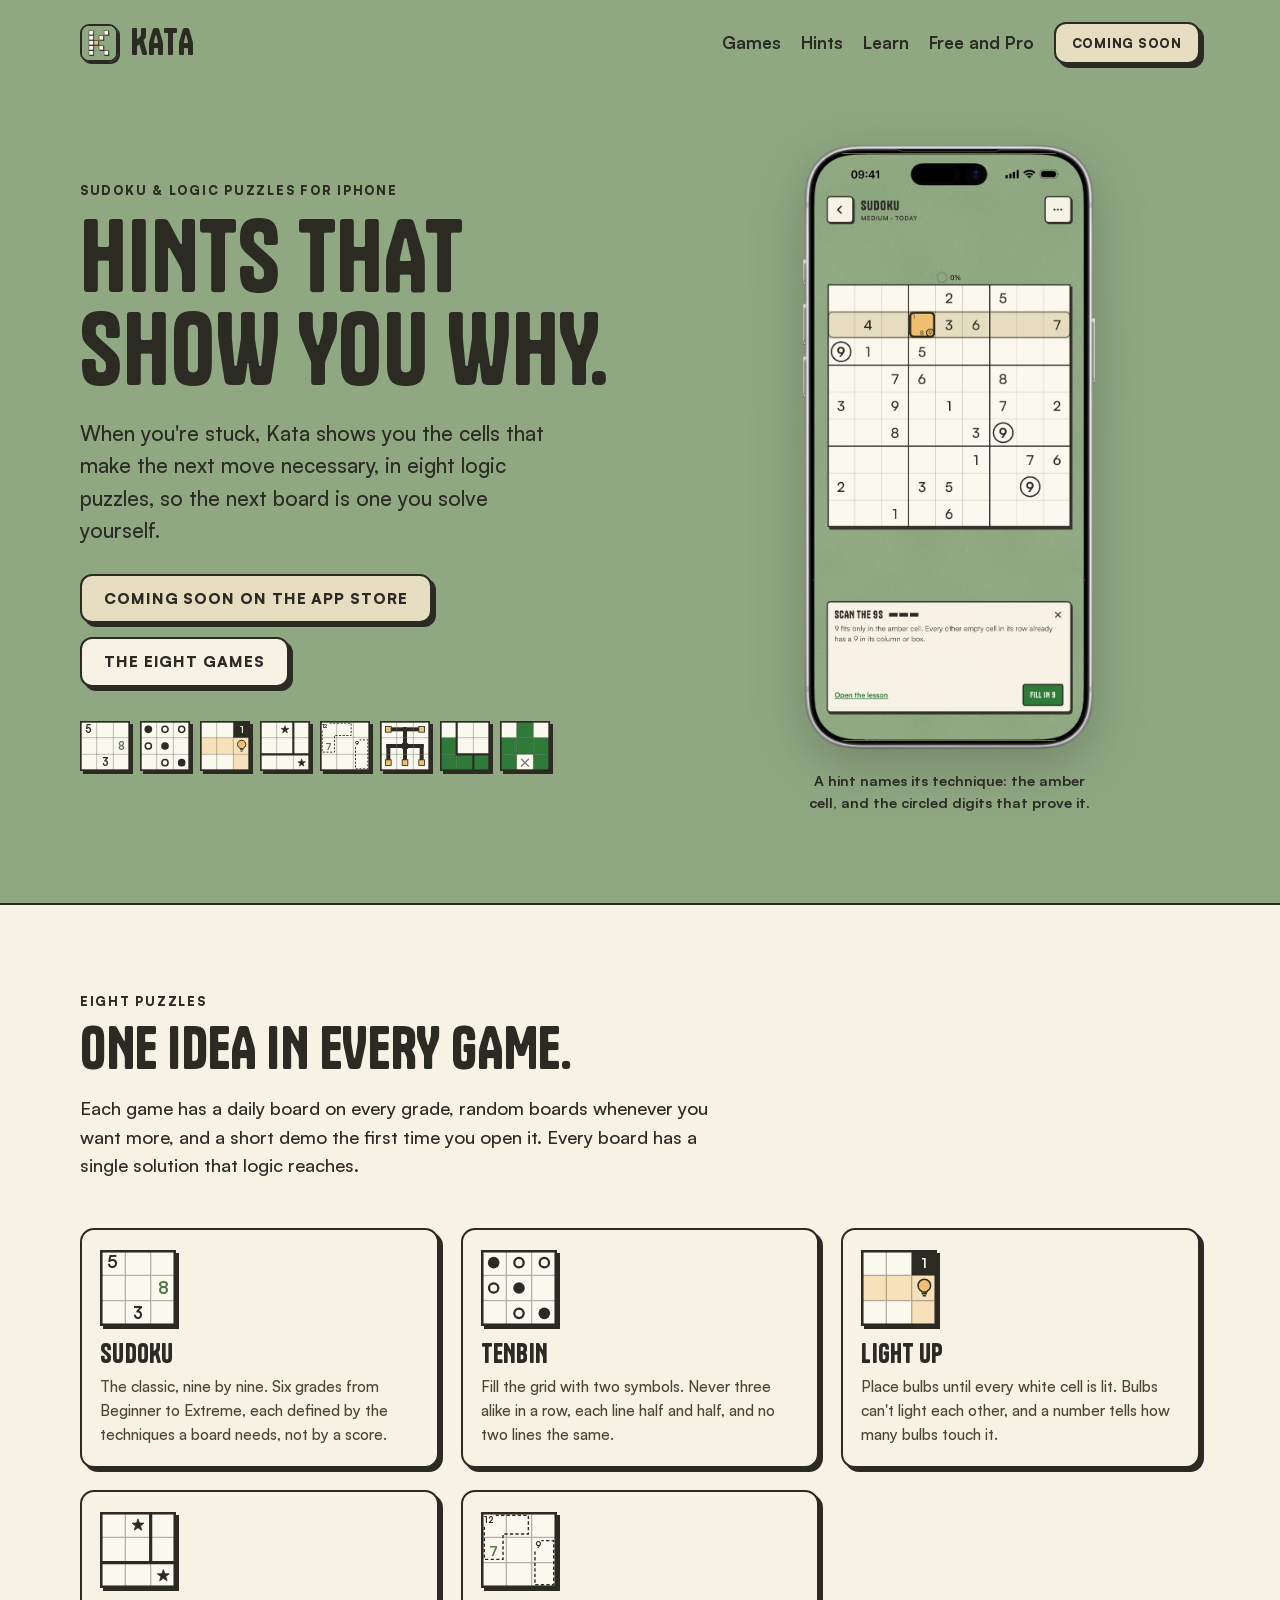
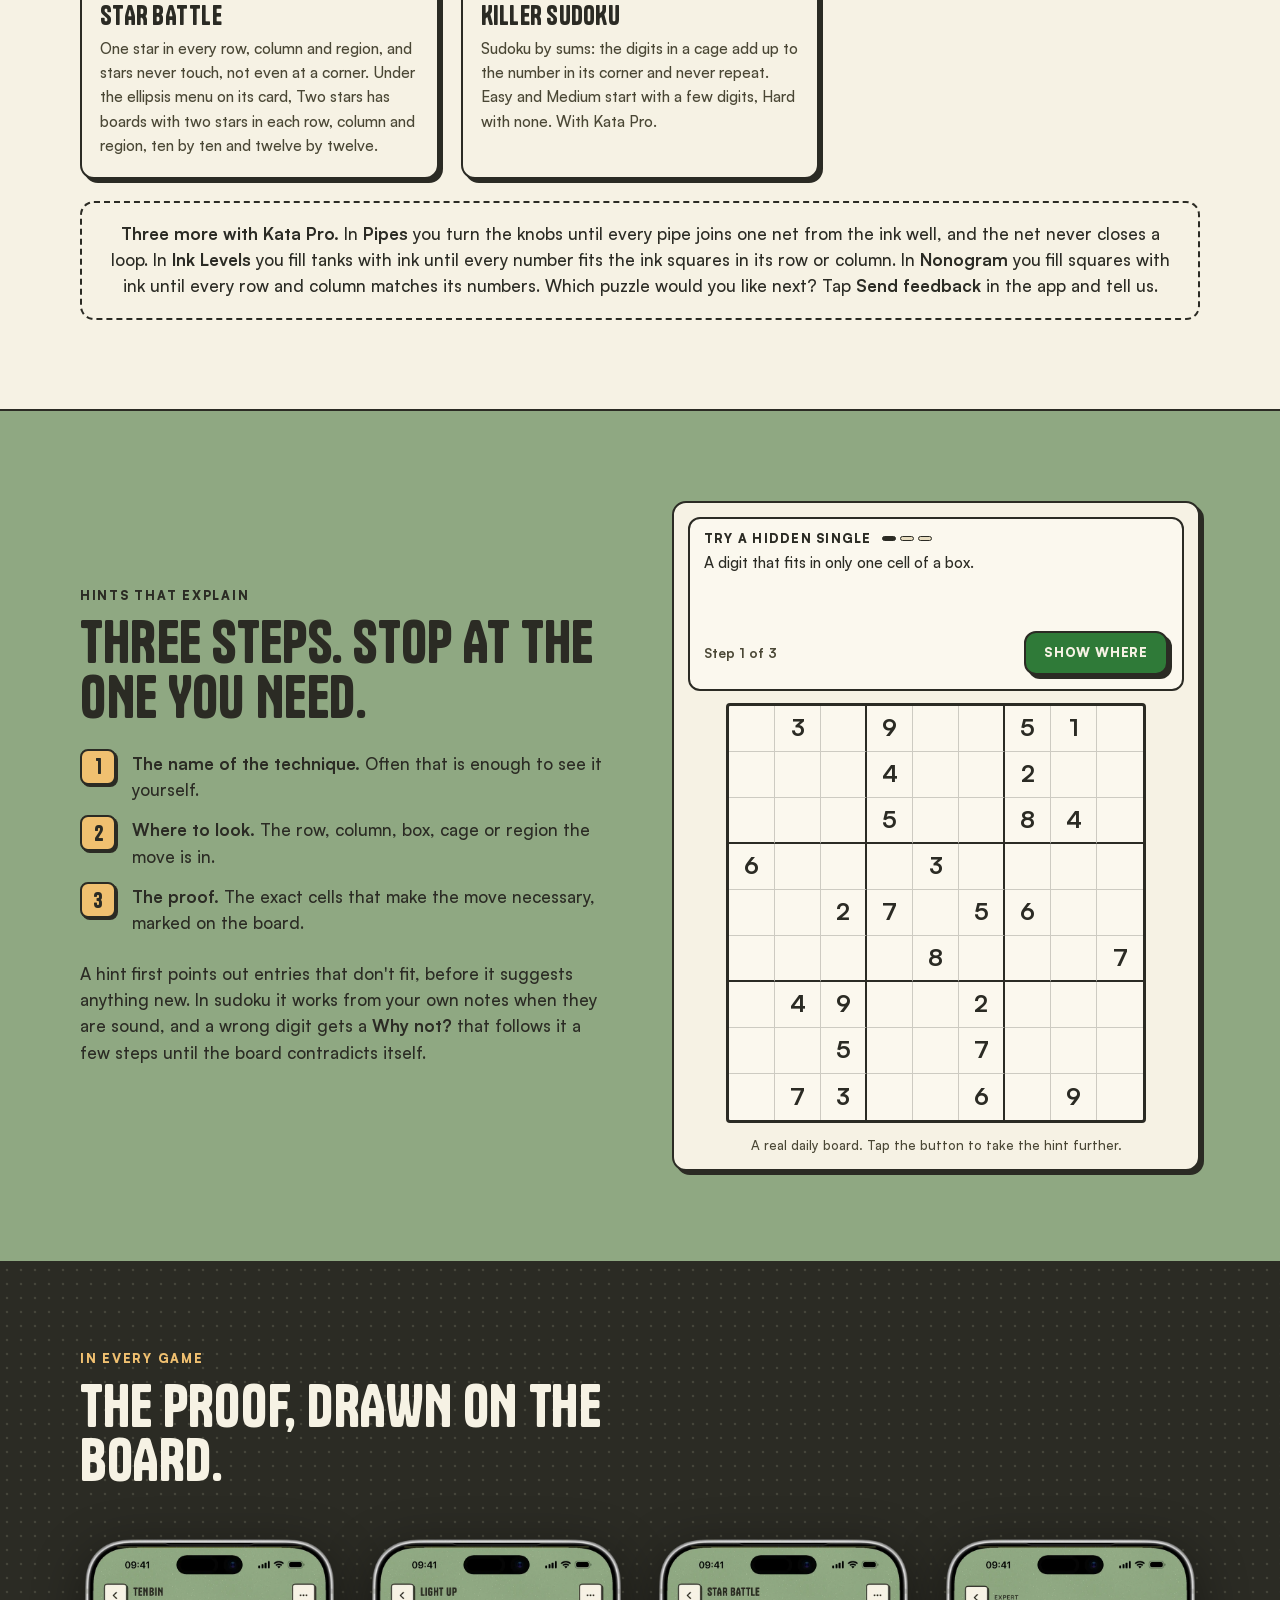
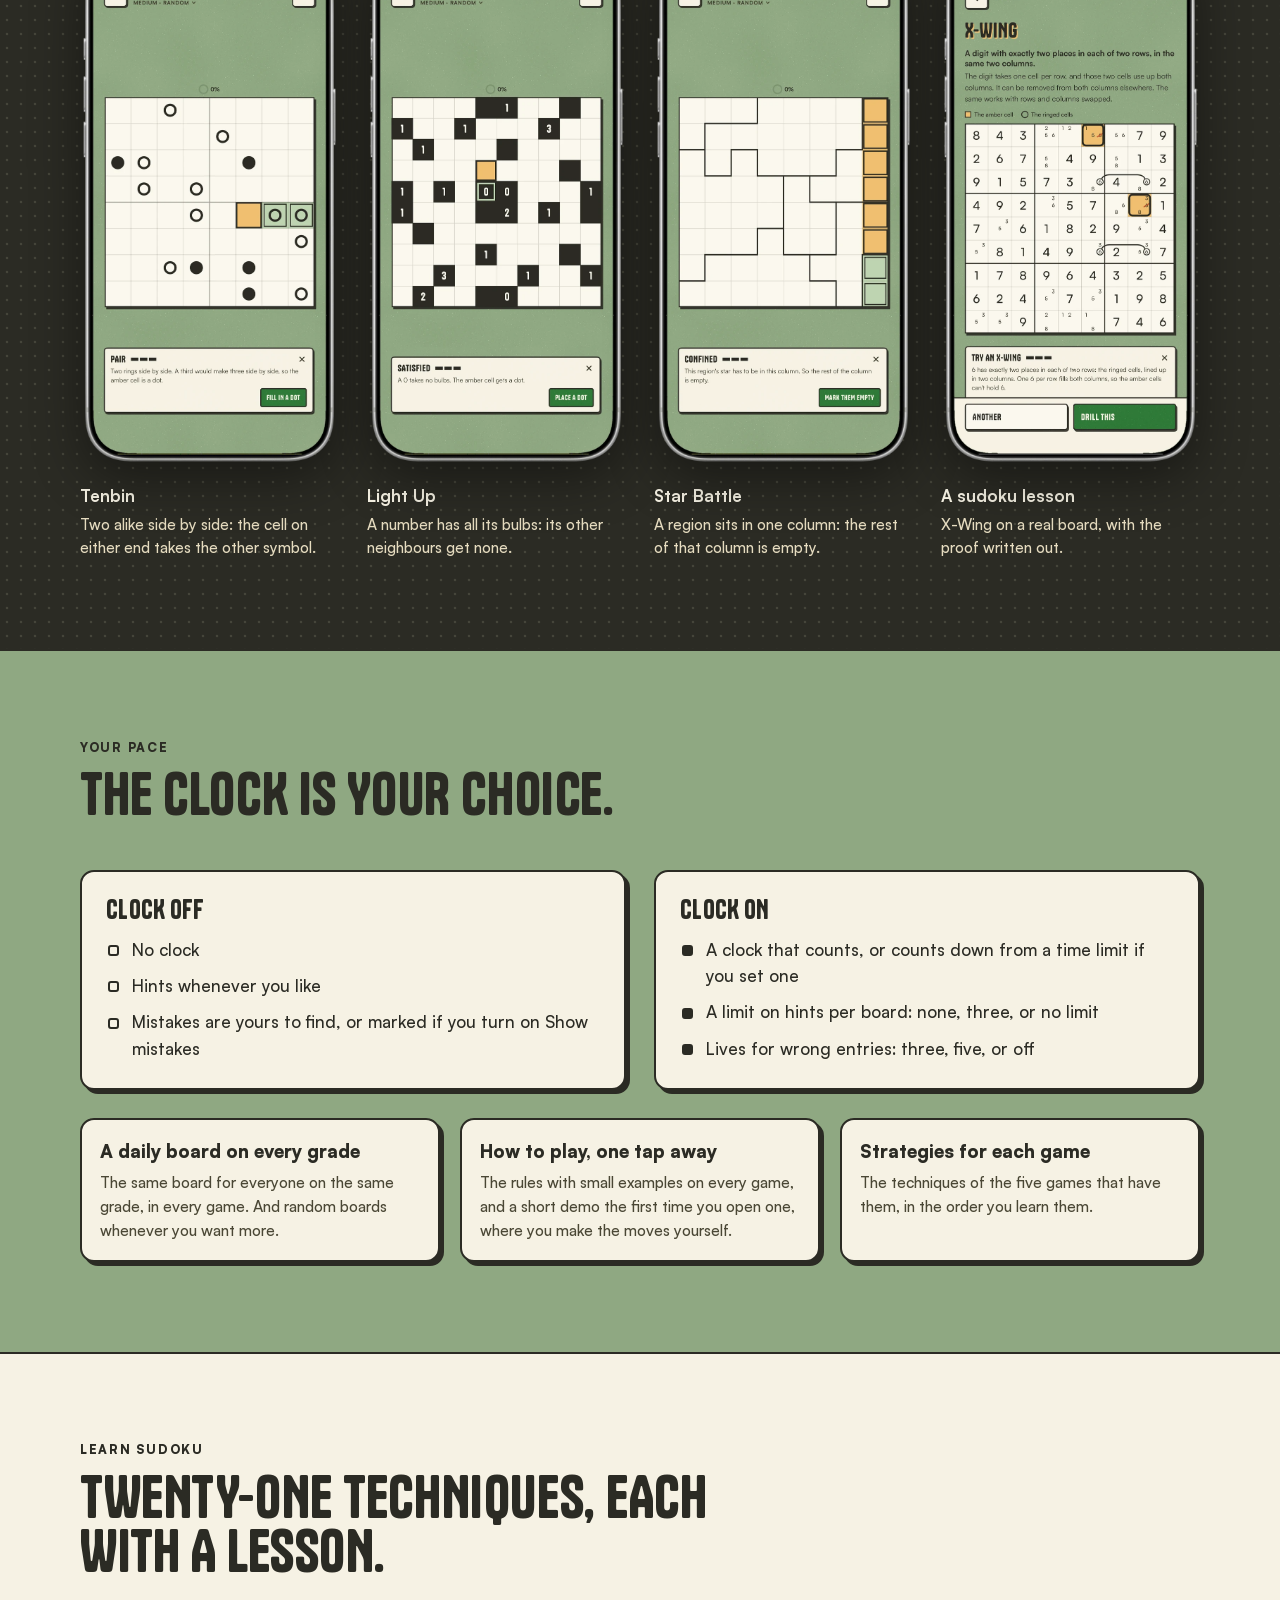
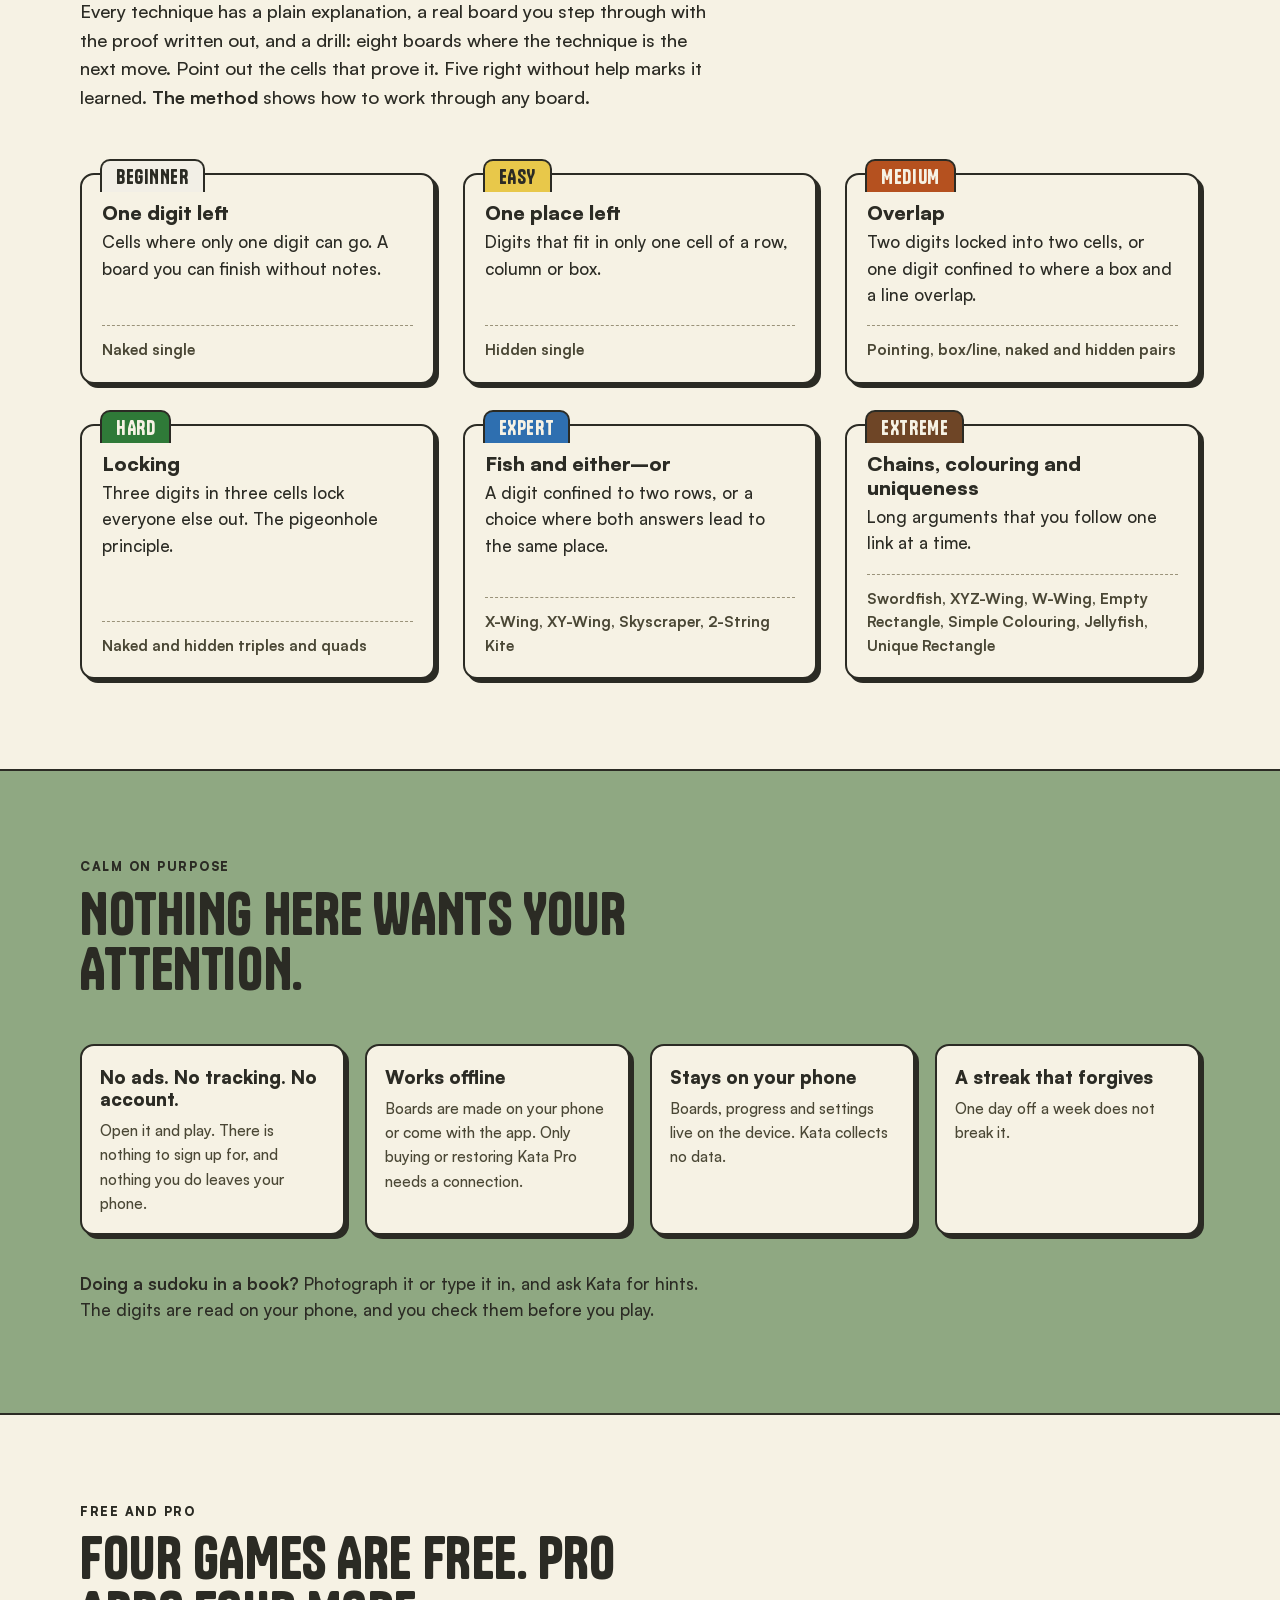
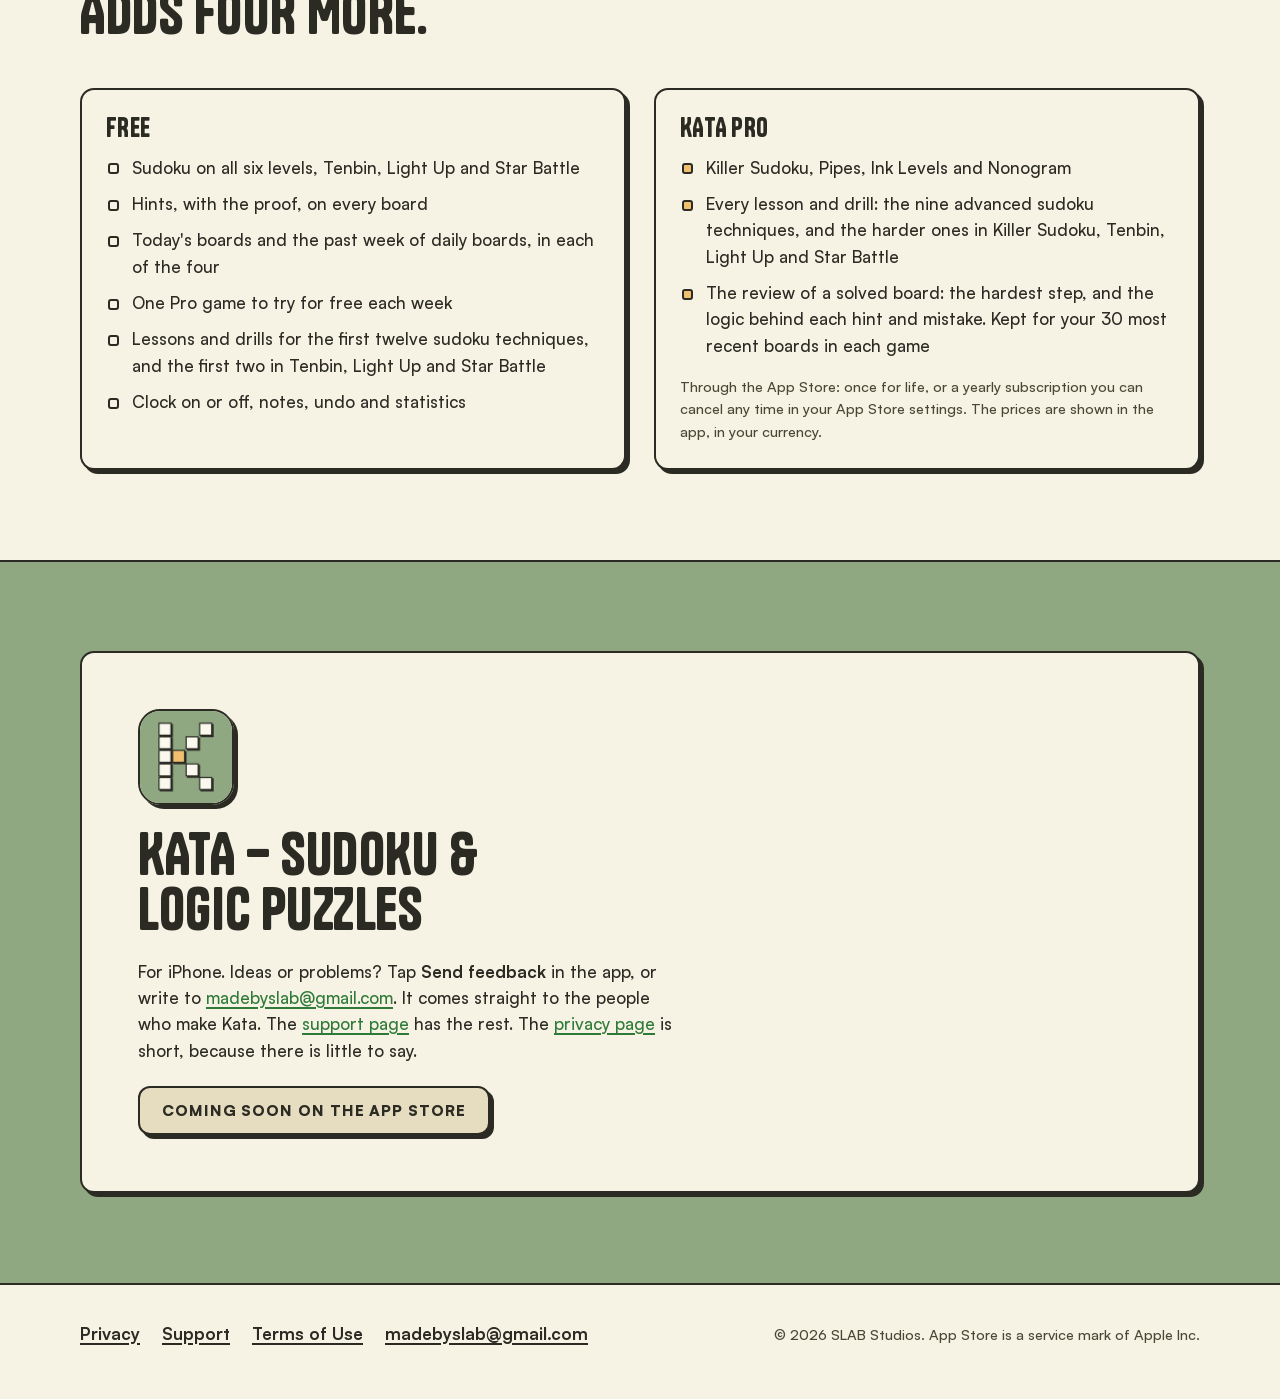
==== index.html @ e1a899b2 "Nettsiden til Kata: forside, personvern og support Co-Authored-By: Claude Opus 5.5 <noreply@anthropi" ====
<!doctype html>
<html lang="en">
<head>
  <meta charset="utf-8">
  <meta name="viewport" content="width=device-width, initial-scale=1">
  <title>Kata – Sudoku &amp; Logic Puzzles: hints that show you why</title>
  <meta name="description" content="Eight logic puzzles for iPhone: Sudoku, Tenbin, Light Up, Star Battle, Killer Sudoku, Pipes, Ink Levels and Nonogram. Every hint ends in the cells that prove the move. Daily boards, lessons, dark mode, no ads, no tracking, no account.">
  <link rel="canonical" href="https://fram-studio.github.io/">
  <meta name="theme-color" content="#8fa882">
  <link rel="icon" type="image/png" sizes="32x32" href="/img/favicon-32.png">
  <link rel="icon" type="image/png" sizes="64x64" href="/img/favicon.png">
  <link rel="apple-touch-icon" href="/img/apple-touch-icon.png">

  <meta property="og:type" content="website">
  <meta property="og:site_name" content="Kata">
  <meta property="og:url" content="https://fram-studio.github.io/">
  <meta property="og:title" content="Kata – Sudoku &amp; Logic Puzzles">
  <meta property="og:description" content="Hints that show you why. Eight logic puzzles, from Sudoku to Nonogram, with daily boards and no ads.">
  <meta property="og:image" content="https://fram-studio.github.io/img/og.png">
  <meta property="og:image:width" content="1200">
  <meta property="og:image:height" content="630">
  <meta property="og:image:alt" content="The Kata icon and the words Hints that show you why, beside a sudoku hint and a Star Battle hint.">
  <meta name="twitter:card" content="summary_large_image">
  <meta name="twitter:title" content="Kata – Sudoku &amp; Logic Puzzles">
  <meta name="twitter:description" content="Hints that show you why. Eight logic puzzles, daily boards, dark mode, no ads, no tracking, no account.">
  <meta name="twitter:image" content="https://fram-studio.github.io/img/og.png">
  <meta name="twitter:image:alt" content="The Kata icon and the words Hints that show you why, beside a sudoku hint and a Star Battle hint.">

  <link rel="preload" href="/fonts/tanker-400.woff2" as="font" type="font/woff2" crossorigin>
  <link rel="preload" href="/fonts/satoshi-500.woff2" as="font" type="font/woff2" crossorigin>
  <link rel="stylesheet" href="/fonts/fonts.css">
  <link rel="stylesheet" href="/style.css">
  <!-- Seks spill fra 1.2: kortene står tre og tre. style.css er laget for fem (5 kolonner, og det
       fjerde kortet flyttet inn på nettbrett). Hører hjemme i style.css under .games; flyttes dit. -->
  <style>
    @media (min-width: 761px) {
      .games { grid-template-columns: repeat(3, minmax(0, 1fr)); }
      .game, .game:nth-child(4) { grid-column: auto; }
    }
  </style>

  <script type="application/ld+json">
  {
    "@context": "https://schema.org",
    "@type": "SoftwareApplication",
    "name": "Kata – Sudoku & Logic Puzzles",
    "alternateName": "Kata",
    "description": "Eight logic puzzles: Sudoku, Tenbin, Light Up, Star Battle, Killer Sudoku, Pipes, Ink Levels and Nonogram. Every hint ends in the cells that prove the move.",
    "url": "https://fram-studio.github.io/",
    "image": "https://fram-studio.github.io/img/og.png",
    "operatingSystem": "iOS",
    "applicationCategory": "GameApplication",
    "applicationSubCategory": "Puzzle",
    "offers": { "@type": "Offer", "price": "0", "priceCurrency": "USD" },
    "publisher": { "@type": "Organization", "name": "SLAB Studios", "email": "madebyslab@gmail.com" }
  }
  </script>
</head>
<body>
  <a class="skip" href="#main">Skip to the content</a>

  <!-- Spillikonene, tegnet som i appen (`PuzzleIcon.swift`): et 3 × 3-utsnitt av brettet i blekk på kremhvitt. -->
  <svg width="0" height="0" style="position: absolute" aria-hidden="true" focusable="false">
    <defs>
      <symbol id="bulb" viewBox="0 0 100 100">
        <path d="M28.08 59.92A31 31 0 1 1 71.92 59.92Q64 62 62 70L38 70Q36 62 28.08 59.92Z" fill="#f0c070" stroke="#2b2b24" stroke-width="7.5" stroke-linejoin="round"/>
        <rect x="37" y="74" width="26" height="8" rx="3" fill="#2b2b24"/>
        <rect x="41" y="85" width="18" height="7" rx="3" fill="#2b2b24"/>
      </symbol>
      <symbol id="star" viewBox="0 0 100 100">
        <path d="M50 4 61.8 37.2 97.6 37.9 69.1 59.8 79.4 94.1 50 73.6 20.6 94.1 30.9 59.8 2.4 37.9 38.2 37.2Z" fill="#2b2b24" stroke="#2b2b24" stroke-width="6" stroke-linejoin="round"/>
      </symbol>
      <g id="grid3">
        <path d="M20 0V60M40 0V60M0 20H60M0 40H60" stroke="#2b2b24" stroke-opacity=".35" stroke-width="1"/>
      </g>
      <symbol id="ico-sudoku" viewBox="0 0 60 60">
        <rect width="60" height="60" fill="#fbf8ee"/>
        <use href="#grid3"/>
        <g font-family="Satoshi, system-ui, sans-serif" font-weight="700" font-size="13" text-anchor="middle">
          <text x="10" y="14.6" fill="#2b2b24">5</text>
          <text x="50" y="34.6" fill="#54784a">8</text>
          <text x="30" y="54.6" fill="#2b2b24">3</text>
        </g>
        <rect x="1" y="1" width="58" height="58" fill="none" stroke="#2b2b24" stroke-width="2"/>
      </symbol>
      <symbol id="ico-mini" viewBox="0 0 60 60">
        <rect width="60" height="60" fill="#fbf8ee"/>
        <path d="M10 0V60M20 0V60M40 0V60M50 0V60M0 10H60M0 30H60M0 50H60" stroke="#2b2b24" stroke-opacity=".3" stroke-width=".75"/>
        <path d="M30 0V60M0 20H60M0 40H60" stroke="#2b2b24" stroke-width="2.1"/>
        <g font-family="Satoshi, system-ui, sans-serif" font-weight="700" font-size="8" text-anchor="middle">
          <text x="15" y="7.9" fill="#2b2b24">4</text>
          <text x="45" y="17.9" fill="#2b2b24">2</text>
          <text x="25" y="37.9" fill="#54784a">6</text>
          <text x="55" y="47.9" fill="#2b2b24">1</text>
        </g>
        <rect x="1" y="1" width="58" height="58" fill="none" stroke="#2b2b24" stroke-width="2"/>
      </symbol>
      <!-- Killer Sudoku (`KillerIconCages`): en L på 12 over tre ruter og to ruter på 9, stiplet innenfor
           rutene, linja brutt rundt summen, og et 7 i spillerens grønne blekk. -->
      <symbol id="ico-killer" viewBox="0 0 60 60">
        <rect width="60" height="60" fill="#fbf8ee"/>
        <use href="#grid3"/>
        <g fill="none" stroke="#2b2b24" stroke-width="1.1" stroke-dasharray="2.6 1.8">
          <path d="M2.6 2.6H37.4V17.4H17.4V37.4H2.6Z"/>
          <path d="M42.6 22.6H57.4V57.4H42.6Z"/>
        </g>
        <g fill="#fbf8ee"><rect x="1.6" y="1.2" width="10" height="9"/><rect x="41.6" y="21.2" width="6" height="9"/></g>
        <g font-family="Satoshi, system-ui, sans-serif" font-weight="700" font-size="7.2" fill="#2b2b24">
          <text x="2.6" y="8.5">12</text>
          <text x="42.6" y="28.5">9</text>
        </g>
        <text x="10" y="34.8" fill="#54784a" font-family="Satoshi, system-ui, sans-serif" font-weight="700" font-size="11.2" text-anchor="middle">7</text>
        <rect x="1" y="1" width="58" height="58" fill="none" stroke="#2b2b24" stroke-width="2"/>
      </symbol>
      <symbol id="ico-tenbin" viewBox="0 0 60 60">
        <rect width="60" height="60" fill="#fbf8ee"/>
        <use href="#grid3"/>
        <g fill="#2b2b24">
          <circle cx="10" cy="10" r="4.6"/><circle cx="30" cy="30" r="4.6"/><circle cx="50" cy="50" r="4.6"/>
        </g>
        <g fill="none" stroke="#2b2b24" stroke-width="1.8">
          <circle cx="30" cy="10" r="3.7"/><circle cx="50" cy="10" r="3.7"/><circle cx="10" cy="30" r="3.7"/><circle cx="30" cy="50" r="3.7"/>
        </g>
        <rect x="1" y="1" width="58" height="58" fill="none" stroke="#2b2b24" stroke-width="2"/>
      </symbol>
      <symbol id="ico-lightup" viewBox="0 0 60 60">
        <rect width="60" height="60" fill="#fbf8ee"/>
        <g fill="#f0c070" fill-opacity=".42"><rect x="0" y="20" width="60" height="20"/><rect x="40" y="40" width="20" height="20"/></g>
        <use href="#grid3"/>
        <rect x="40" y="0" width="20" height="20" fill="#2b2b24"/>
        <text x="50" y="14" fill="#f6f2e4" font-family="Satoshi, system-ui, sans-serif" font-weight="700" font-size="11" text-anchor="middle">1</text>
        <use href="#bulb" x="42" y="22" width="16" height="16"/>
        <rect x="1" y="1" width="58" height="58" fill="none" stroke="#2b2b24" stroke-width="2"/>
      </symbol>
      <symbol id="ico-pipes" viewBox="0 0 60 60">
        <rect width="60" height="60" fill="#fbf8ee"/>
        <use href="#grid3"/>
        <g fill="#2b2b24"><rect x="7.6" y="7.6" width="12.4" height="4.8"/><rect x="27.6" y="7.6" width="12.4" height="4.8"/><rect x="27.6" y="7.6" width="4.8" height="12.4"/><rect x="20" y="7.6" width="12.4" height="4.8"/><rect x="40" y="7.6" width="12.4" height="4.8"/><rect x="7.6" y="27.6" width="12.4" height="4.8"/><rect x="7.6" y="27.6" width="4.8" height="12.4"/><rect x="27.6" y="20" width="4.8" height="12.4"/><rect x="27.6" y="27.6" width="12.4" height="4.8"/><rect x="27.6" y="27.6" width="4.8" height="12.4"/><rect x="20" y="27.6" width="12.4" height="4.8"/><rect x="47.6" y="27.6" width="4.8" height="12.4"/><rect x="40" y="27.6" width="12.4" height="4.8"/><rect x="7.6" y="40" width="4.8" height="12.4"/><rect x="27.6" y="40" width="4.8" height="12.4"/><rect x="47.6" y="40" width="4.8" height="12.4"/><circle cx="30" cy="30" r="4.6"/></g>
        <g fill="#f0c070" stroke="#2b2b24" stroke-width="1"><rect x="6.6" y="6.6" width="6.8" height="6.8"/><rect x="46.6" y="6.6" width="6.8" height="6.8"/><rect x="6.6" y="46.6" width="6.8" height="6.8"/><rect x="26.6" y="46.6" width="6.8" height="6.8"/><rect x="46.6" y="46.6" width="6.8" height="6.8"/></g>
        <rect x="1" y="1" width="58" height="58" fill="none" stroke="#2b2b24" stroke-width="2"/>
      </symbol>
      <symbol id="ico-ink" viewBox="0 0 60 60">
        <rect width="60" height="60" fill="#fbf8ee"/>
        <g fill="#2f7a38"><rect x="0" y="20" width="20" height="20"/><rect x="0" y="40" width="20" height="20"/><rect x="20" y="40" width="20" height="20"/><rect x="40" y="40" width="20" height="20"/></g>
        <use href="#grid3"/>
        <path d="M20 0V20M20 20V40M20 40H40M40 40H60M40 40V60" stroke="#2b2b24" stroke-width="2.5" stroke-linecap="square"/>
        <rect x="1" y="1" width="58" height="58" fill="none" stroke="#2b2b24" stroke-width="2"/>
      </symbol>
      <symbol id="ico-nonogram" viewBox="0 0 60 60">
        <rect width="60" height="60" fill="#fbf8ee"/>
        <g fill="#2f7a38"><rect x="20" y="0" width="20" height="20"/><rect x="0" y="20" width="20" height="20"/><rect x="20" y="20" width="20" height="20"/><rect x="40" y="20" width="20" height="20"/><rect x="0" y="40" width="20" height="20"/><rect x="40" y="40" width="20" height="20"/></g>
        <use href="#grid3"/>
        <path d="M25.8 45.8 34.2 54.2M34.2 45.8 25.8 54.2" stroke="#2b2b24" stroke-opacity=".6" stroke-width="1.6" stroke-linecap="round"/>
        <rect x="1" y="1" width="58" height="58" fill="none" stroke="#2b2b24" stroke-width="2"/>
      </symbol>
      <symbol id="ico-starbattle" viewBox="0 0 60 60">
        <rect width="60" height="60" fill="#fbf8ee"/>
        <use href="#grid3"/>
        <use href="#star" x="25" y="5" width="10" height="10"/>
        <use href="#star" x="45" y="45" width="10" height="10"/>
        <path d="M40 0V40M0 40H60" stroke="#2b2b24" stroke-width="2.5" stroke-linecap="square"/>
        <rect x="1" y="1" width="58" height="58" fill="none" stroke="#2b2b24" stroke-width="2"/>
      </symbol>
    </defs>
  </svg>

  <header class="top">
    <div class="wrap">
      <a class="mark" href="/"><img src="/img/icon.png" alt="" width="38" height="38">Kata</a>
      <nav aria-label="Main">
        <a href="#games">Games</a>
        <a href="#proof">Hints</a>
        <a href="#learn">Learn</a>
        <a href="#plus">Free and Pro</a>
        <span class="button quiet store soon" data-store data-short>Coming soon</span>
      </nav>
    </div>
  </header>

  <main id="main">
    <section class="hero" aria-labelledby="h1">
      <div class="wrap">
        <div>
          <p class="eyebrow">Sudoku &amp; logic puzzles for iPhone</p>
          <h1 id="h1">Hints that show you why.</h1>
          <p class="lede">When you're stuck, Kata shows you the cells that make the next move necessary, in eight logic puzzles, so the next board is one you solve yourself.</p>
          <div class="actions">
            <span class="button store soon" data-store>Coming soon on the App Store</span>
            <a class="button quiet" href="#games">The eight games</a>
          </div>
          <ul class="icon-row" aria-label="The eight games">
            <li><svg viewBox="0 0 60 60" role="img" aria-label="Sudoku"><use href="#ico-sudoku"/></svg></li>
            <li><svg viewBox="0 0 60 60" role="img" aria-label="Tenbin"><use href="#ico-tenbin"/></svg></li>
            <li><svg viewBox="0 0 60 60" role="img" aria-label="Light Up"><use href="#ico-lightup"/></svg></li>
            <li><svg viewBox="0 0 60 60" role="img" aria-label="Star Battle"><use href="#ico-starbattle"/></svg></li>
            <li><svg viewBox="0 0 60 60" role="img" aria-label="Killer Sudoku"><use href="#ico-killer"/></svg></li>
            <li><svg viewBox="0 0 60 60" role="img" aria-label="Pipes"><use href="#ico-pipes"/></svg></li>
            <li><svg viewBox="0 0 60 60" role="img" aria-label="Ink Levels"><use href="#ico-ink"/></svg></li>
            <li><svg viewBox="0 0 60 60" role="img" aria-label="Nonogram"><use href="#ico-nonogram"/></svg></li>
          </ul>
        </div>
        <figure class="phone">
          <img src="/img/hint-proof.webp" width="735" height="1500" fetchpriority="high" alt="A Medium sudoku with a hint open: Scan the 9s. The 9 fits only in the amber cell; the 9s that rule out the other empty cells in its row are circled.">
          <figcaption>A hint names its technique: the amber cell, and the circled digits that prove it.</figcaption>
        </figure>
      </div>
    </section>

    <section class="band" id="games" aria-labelledby="games-h">
      <div class="wrap">
        <div class="head">
          <p class="eyebrow">Eight puzzles</p>
          <h2 id="games-h">One idea in every game.</h2>
          <p class="sub">Each game has a daily board on every grade, random boards whenever you want more, and a short demo the first time you open it. Every board has a single solution that logic reaches.</p>
        </div>
        <ul class="games">
          <li class="card game">
            <svg viewBox="0 0 60 60" aria-hidden="true"><use href="#ico-sudoku"/></svg>
            <div>
              <h3>Sudoku</h3>
              <p>The classic, nine by nine. Six grades from Beginner to Extreme, each defined by the techniques a board needs, not by a score.</p>
            </div>
          </li>
          <li class="card game">
            <svg viewBox="0 0 60 60" aria-hidden="true"><use href="#ico-tenbin"/></svg>
            <div>
              <h3>Tenbin</h3>
              <p>Fill the grid with two symbols. Never three alike in a row, each line half and half, and no two lines the same.</p>
            </div>
          </li>
          <li class="card game">
            <svg viewBox="0 0 60 60" aria-hidden="true"><use href="#ico-lightup"/></svg>
            <div>
              <h3>Light Up</h3>
              <p>Place bulbs until every white cell is lit. Bulbs can't light each other, and a number tells how many bulbs touch it.</p>
            </div>
          </li>
          <li class="card game">
            <svg viewBox="0 0 60 60" aria-hidden="true"><use href="#ico-starbattle"/></svg>
            <div>
              <h3>Star Battle</h3>
              <p>One star in every row, column and region, and stars never touch, not even at a corner. Under the ellipsis menu on its card, Two stars has boards with two stars in each row, column and region, ten by ten and twelve by twelve.</p>
            </div>
          </li>
          <li class="card game">
            <svg viewBox="0 0 60 60" aria-hidden="true"><use href="#ico-killer"/></svg>
            <div>
              <h3>Killer Sudoku</h3>
              <p>Sudoku by sums: the digits in a cage add up to the number in its corner and never repeat. Easy and Medium start with a few digits, Hard with none. With Kata Pro.</p>
            </div>
          </li>
        </ul>
        <p class="more-games"><strong>Three more with Kata Pro.</strong> In <strong>Pipes</strong> you turn the knobs until every pipe joins one net from the ink well, and the net never closes a loop. In <strong>Ink Levels</strong> you fill tanks with ink until every number fits the ink squares in its row or column. In <strong>Nonogram</strong> you fill squares with ink until every row and column matches its numbers. Which puzzle would you like next? Tap <strong>Send feedback</strong> in the app and tell us.</p>
      </div>
    </section>

    <!-- Hintet vises i stedet for å beskrives: ett hint, i tre trinn, på et ekte brett (demo.js). -->
    <section id="proof" aria-labelledby="proof-h">
      <div class="wrap split">
        <div>
          <p class="eyebrow">Hints that explain</p>
          <h2 id="proof-h">Three steps. Stop at the one you need.</h2>
          <ol class="steps">
            <li><strong>The name of the technique.</strong> Often that is enough to see it yourself.</li>
            <li><strong>Where to look.</strong> The row, column, box, cage or region the move is in.</li>
            <li><strong>The proof.</strong> The exact cells that make the move necessary, marked on the board.</li>
          </ol>
          <p>A hint first points out entries that don't fit, before it suggests anything new. In sudoku it works from your own notes when they are sound, and a wrong digit gets a <strong>Why not?</strong> that follows it a few steps until the board contradicts itself.</p>
        </div>

        <div class="card demo" id="demo" role="group" aria-label="Try a hint, step by step">
          <div class="strip">
            <div class="strip-head">
              <span class="strip-title" id="demo-title">Try a hidden single</span>
              <span class="ticks" aria-hidden="true"><i class="on"></i><i></i><i></i></span>
            </div>
            <p id="demo-body" aria-live="polite">A digit that fits in only one cell of a box.</p>
            <div class="row">
              <span class="links" id="demo-step">Step 1 of 3</span>
              <button class="button" type="button" id="demo-next">Show where</button>
            </div>
          </div>
          <div class="board" id="board" role="img" aria-label="A sudoku board. The hint has not shown where to look yet."></div>
          <p class="demo-caption">A real daily board. Tap the button to take the hint further.</p>
        </div>
      </div>
    </section>

    <section class="night" id="see" aria-labelledby="see-h">
      <div class="wrap">
        <div class="head">
          <p class="eyebrow">In every game</p>
          <h2 id="see-h">The proof, drawn on the board.</h2>
        </div>
        <div class="shots">
          <figure class="shot">
            <img src="/img/tenbin-hint.webp" width="735" height="1500" loading="lazy" alt="A Tenbin hint named Pair: two rings side by side, so the amber cell beside them takes a dot.">
            <figcaption>Tenbin<span>Two alike side by side: the cell on either end takes the other symbol.</span></figcaption>
          </figure>
          <!-- TODO: killer screenshot. Et Killer-hint på beviset (f.eks. The 45 rule: `-screen killer:medium:rule45:hint3`),
               laget med docs/store-screenshots/tools/site.py som de andre, som site/img/killer-hint.webp. Fire bilder står
               fire i bredden (.shots); med et femte må ett ut, eller rutenettet i style.css endres. -->
          <!-- <figure class="shot">
            <img src="/img/killer-hint.webp" width="735" height="1500" loading="lazy" alt="A Killer Sudoku hint named The 45 rule: the cages inside a row cover all but one cell, so the amber cell is 45 minus their sum.">
            <figcaption>Killer Sudoku<span>A row adds up to 45: the one cell its cages leave out is the difference.</span></figcaption>
          </figure> -->
          <figure class="shot">
            <img src="/img/light-up-hint.webp" width="735" height="1500" loading="lazy" alt="A Light Up hint named Satisfied: a 0 takes no bulbs, so the amber cell next to it gets a dot.">
            <figcaption>Light Up<span>A number has all its bulbs: its other neighbours get none.</span></figcaption>
          </figure>
          <figure class="shot">
            <img src="/img/star-battle-hint.webp" width="735" height="1500" loading="lazy" alt="A Star Battle hint named Confined: one region's star has to be in a single column, so the rest of that column is marked empty.">
            <figcaption>Star Battle<span>A region sits in one column: the rest of that column is empty.</span></figcaption>
          </figure>
          <figure class="shot">
            <img src="/img/lesson-x-wing.webp" width="735" height="1500" loading="lazy" alt="The X-Wing lesson: a sudoku with the two columns and two rows of the pattern marked, and the proof written out below.">
            <figcaption>A sudoku lesson<span>X-Wing on a real board, with the proof written out.</span></figcaption>
          </figure>
        </div>
      </div>
    </section>

    <section id="pace" aria-labelledby="pace-h">
      <div class="wrap">
        <div class="head">
          <p class="eyebrow">Your pace</p>
          <h2 id="pace-h">The clock is your choice.</h2>
        </div>
        <div class="twocol">
          <div class="card plan">
            <h3>Clock off</h3>
            <ul>
              <li>No clock</li>
              <li>Hints whenever you like</li>
              <li>Mistakes are yours to find, or marked if you turn on Show mistakes</li>
            </ul>
          </div>
          <div class="card plan challenge">
            <h3>Clock on</h3>
            <ul>
              <li>A clock that counts, or counts down from a time limit if you set one</li>
              <li>A limit on hints per board: none, three, or no limit</li>
              <li>Lives for wrong entries: three, five, or off</li>
            </ul>
          </div>
        </div>
        <div class="trio">
          <div class="card"><h3>A daily board on every grade</h3><p>The same board for everyone on the same grade, in every game. And random boards whenever you want more.</p></div>
          <div class="card"><h3>How to play, one tap away</h3><p>The rules with small examples on every game, and a short demo the first time you open one, where you make the moves yourself.</p></div>
          <div class="card"><h3>Strategies for each game</h3><p>The techniques of the five games that have them, in the order you learn them.</p></div>
        </div>
      </div>
    </section>

    <section class="band" id="learn" aria-labelledby="learn-h">
      <div class="wrap">
        <div class="head">
          <p class="eyebrow">Learn sudoku</p>
          <h2 id="learn-h">Twenty-one techniques, each with a lesson.</h2>
          <p class="sub">Every technique has a plain explanation, a real board you step through with the proof written out, and a drill: eight boards where the technique is the next move. Point out the cells that prove it. Five right without help marks it learned. <strong>The method</strong> shows how to work through any board.</p>
        </div>
        <div class="levels">
          <article class="card folder">
            <span class="tab" style="background: var(--belt-beginner); color: var(--ink)">Beginner</span>
            <h3>One digit left</h3>
            <p>Cells where only one digit can go. A board you can finish without notes.</p>
            <p class="tech">Naked single</p>
          </article>
          <article class="card folder">
            <span class="tab" style="background: var(--belt-easy); color: var(--ink)">Easy</span>
            <h3>One place left</h3>
            <p>Digits that fit in only one cell of a row, column or box.</p>
            <p class="tech">Hidden single</p>
          </article>
          <article class="card folder">
            <span class="tab" style="background: var(--belt-medium); color: var(--card)">Medium</span>
            <h3>Overlap</h3>
            <p>Two digits locked into two cells, or one digit confined to where a box and a line overlap.</p>
            <p class="tech">Pointing, box/line, naked and hidden pairs</p>
          </article>
          <article class="card folder">
            <span class="tab" style="background: var(--belt-hard); color: var(--card)">Hard</span>
            <h3>Locking</h3>
            <p>Three digits in three cells lock everyone else out. The pigeonhole principle.</p>
            <p class="tech">Naked and hidden triples and quads</p>
          </article>
          <article class="card folder">
            <span class="tab" style="background: var(--belt-expert); color: var(--card)">Expert</span>
            <h3>Fish and either&#8211;or</h3>
            <p>A digit confined to two rows, or a choice where both answers lead to the same place.</p>
            <p class="tech">X-Wing, XY-Wing, Skyscraper, 2-String Kite</p>
          </article>
          <article class="card folder">
            <span class="tab" style="background: var(--belt-extreme); color: var(--card)">Extreme</span>
            <h3>Chains, colouring and uniqueness</h3>
            <p>Long arguments that you follow one link at a time.</p>
            <p class="tech">Swordfish, XYZ-Wing, W-Wing, Empty Rectangle, Simple Colouring, Jellyfish, Unique Rectangle</p>
          </article>
        </div>
      </div>
    </section>

    <section aria-labelledby="calm-h">
      <div class="wrap">
        <div class="head">
          <p class="eyebrow">Calm on purpose</p>
          <h2 id="calm-h">Nothing here wants your attention.</h2>
        </div>
        <div class="calm">
          <div class="card"><h3>No ads. No tracking. No account.</h3><p>Open it and play. There is nothing to sign up for, and nothing you do leaves your phone.</p></div>
          <div class="card"><h3>Works offline</h3><p>Boards are made on your phone or come with the app. Only buying or restoring Kata Pro needs a connection.</p></div>
          <div class="card"><h3>Stays on your phone</h3><p>Boards, progress and settings live on the device. Kata collects no data.</p></div>
          <div class="card"><h3>A streak that forgives</h3><p>One day off a week does not break it.</p></div>
        </div>
        <p class="aside"><strong>Doing a sudoku in a book?</strong> Photograph it or type it in, and ask Kata for hints. The digits are read on your phone, and you check them before you play.</p>
      </div>
    </section>

    <section class="band" id="plus" aria-labelledby="plus-h">
      <div class="wrap">
        <div class="head">
          <p class="eyebrow">Free and Pro</p>
          <h2 id="plus-h">Four games are free. Pro adds four more.</h2>
        </div>
        <div class="twocol">
          <div class="card plan">
            <h3>Free</h3>
            <!-- Pro (PaywallView, PlusGate): to gratis teknikker per spill, tolv i sudoku; ett engangskjøp (Plus.storekit). -->
            <ul>
              <li>Sudoku on all six levels, Tenbin, Light Up and Star Battle</li>
              <li>Hints, with the proof, on every board</li>
              <li>Today's boards and the past week of daily boards, in each of the four</li>
              <li>One Pro game to try for free each week</li>
              <li>Lessons and drills for the first twelve sudoku techniques, and the first two in Tenbin, Light Up and Star Battle</li>
              <li>Clock on or off, notes, undo and statistics</li>
            </ul>
          </div>
          <div class="card plan plus">
            <h3>Kata Pro</h3>
            <ul>
              <li>Killer Sudoku, Pipes, Ink Levels and Nonogram</li>
              <li>Every lesson and drill: the nine advanced sudoku techniques, and the harder ones in Killer Sudoku, Tenbin, Light Up and Star Battle</li>
              <li>The review of a solved board: the hardest step, and the logic behind each hint and mistake. Kept for your 30 most recent boards in each game</li>
            </ul>
            <p class="note">Through the App Store: once for life, or a yearly subscription you can cancel any time in your App Store settings. The prices are shown in the app, in your currency.</p>
          </div>
        </div>
      </div>
    </section>

    <section class="closing" id="get" aria-labelledby="get-h">
      <div class="wrap">
        <div class="card">
          <img src="/img/icon.png" alt="" width="96" height="96" class="app-icon" loading="lazy">
          <h2 id="get-h">Kata – Sudoku &amp; Logic Puzzles</h2>
          <p>For iPhone. Ideas or problems? Tap <strong>Send feedback</strong> in the app, or write to <a href="mailto:madebyslab@gmail.com">madebyslab@gmail.com</a>. It comes straight to the people who make Kata. The <a href="/support">support page</a> has the rest. The <a href="/privacy">privacy page</a> is short, because there is little to say.</p>
          <span class="button store soon" data-store>Coming soon on the App Store</span>
        </div>
      </div>
    </section>
  </main>

  <footer>
    <div class="wrap">
      <nav aria-label="Legal">
        <a href="/privacy">Privacy</a>
        <a href="/support">Support</a>
        <a href="https://www.apple.com/legal/internet-services/itunes/dev/stdeula/">Terms of Use</a>
        <a href="mailto:madebyslab@gmail.com">madebyslab@gmail.com</a>
      </nav>
      <small>&copy; 2026 SLAB Studios. App Store is a service mark of Apple Inc.</small>
    </div>
  </footer>

  <script src="/store.js"></script>
  <script src="/demo.js"></script>
</body>
</html>
---- fonts/fonts.css ----
/* Tanker og Satoshi fra Fontshare (ITF Free Font License), lagt på egen server: lisensen tillater det,
   og besøkende sender da ingen IP-adresse til en tredjepart. */
@font-face { font-family: 'Tanker'; src: url('/fonts/tanker-400.woff2') format('woff2'); font-weight: 400; font-style: normal; font-display: swap; }
@font-face { font-family: 'Satoshi'; src: url('/fonts/satoshi-400.woff2') format('woff2'); font-weight: 400; font-style: normal; font-display: swap; }
@font-face { font-family: 'Satoshi'; src: url('/fonts/satoshi-500.woff2') format('woff2'); font-weight: 500; font-style: normal; font-display: swap; }
@font-face { font-family: 'Satoshi'; src: url('/fonts/satoshi-700.woff2') format('woff2'); font-weight: 700; font-style: normal; font-display: swap; }
@font-face { font-family: 'Satoshi'; src: url('/fonts/satoshi-900.woff2') format('woff2'); font-weight: 900; font-style: normal; font-display: swap; }
---- style.css ----
/* Kata: siden er et skuffearkiv. Samme språk som appen (Filing): salvie, kremkartong,
   blekkontur og en hard skygge rett ned til høyre. Fontene ligger på siden selv (fonts/). */

:root {
  --sage: #8fa882;
  --tray: #7e8f6b;
  --dot: #6e7f5c;
  --card: #f6f2e4;
  --raised: #fbf8ee;
  --ink: #2b2b24;
  --soft: #4a4735;
  --faint: #9a937a;
  --green: #2f7a38;
  --amber: #f0c070;
  --red: #c2542b;
  --spent: #e6dcc0;
  --witness: #bfd4b2;
  --peers: #efeadb;

  --belt-beginner: #f2efe6;
  --belt-easy: #e8c84a;
  --belt-medium: #b5511f;
  --belt-hard: #2f7a38;
  --belt-expert: #2e6fb0;
  --belt-extreme: #6e4526;

  --display: "Tanker", "Arial Narrow", Impact, sans-serif;
  --text: "Satoshi", system-ui, -apple-system, "Segoe UI", sans-serif;

  --edge: 2px solid var(--ink);
  --shadow: 4px 4px 0 var(--ink);
  --radius: 14px;
  --gutter: clamp(16px, 4vw, 40px);
}

*, *::before, *::after { box-sizing: border-box; }

html { scroll-behavior: smooth; -webkit-text-size-adjust: 100%; }
@media (prefers-reduced-motion: reduce) { html { scroll-behavior: auto; } }

body {
  margin: 0;
  background: var(--sage);
  color: var(--ink);
  font: 500 1.0625rem/1.55 var(--text);
  -webkit-font-smoothing: antialiased;
}

img { max-width: 100%; height: auto; display: block; }
a { color: var(--green); text-underline-offset: 3px; text-decoration-thickness: 2px; }
a:hover { color: var(--ink); }

:focus-visible { outline: 3px solid var(--ink); outline-offset: 3px; border-radius: 4px; }

.wrap { width: min(1120px, 100% - 2 * var(--gutter)); margin-inline: auto; }

.skip {
  position: absolute; left: -999px; top: 8px; z-index: 10;
  background: var(--card); border: var(--edge); border-radius: 8px; padding: 8px 12px;
}
.skip:focus { left: 8px; }

h1, h2, h3 { font-family: var(--display); font-weight: 400; text-transform: uppercase; line-height: 0.95; letter-spacing: 0.01em; margin: 0; }
h1 { font-size: clamp(3.4rem, 9.4vw, 7.4rem); }
.hero h1 { font-size: clamp(3.2rem, 7.6vw, 6.4rem); }
h2 { font-size: clamp(2.2rem, 5vw, 3.6rem); }
h3 { font-size: 1.6rem; }
p { margin: 0 0 1em; }

.eyebrow {
  font: 800 0.78rem/1 var(--text);
  letter-spacing: 0.14em; text-transform: uppercase; color: var(--ink);
  margin: 0 0 14px;
}

/* ---------- Kort: alt som kan tas i er kartong ---------- */
.card {
  background: var(--card);
  border: var(--edge);
  border-radius: var(--radius);
  box-shadow: var(--shadow);
}

.button {
  display: inline-flex; align-items: center; justify-content: center; gap: 8px;
  font: 800 0.95rem/1 var(--text); letter-spacing: 0.06em; text-transform: uppercase;
  text-decoration: none;
  padding: 15px 22px; min-height: 48px;
  background: var(--green); color: var(--card);
  border: var(--edge); border-radius: 12px; box-shadow: var(--shadow);
  cursor: pointer;
}
.button:hover { color: var(--card); transform: translate(1px, 1px); box-shadow: 3px 3px 0 var(--ink); }
.button:active { transform: translate(4px, 4px); box-shadow: 0 0 0 var(--ink); }
.button.quiet { background: var(--card); color: var(--ink); }
.button.quiet:hover { color: var(--ink); }
.button[aria-disabled="true"] { background: var(--spent); color: var(--soft); cursor: default; box-shadow: var(--shadow); transform: none; }
/* Til appen er i butikken: en knapp uten lenke (store.js gjør den til en lenke). */
.button.soon, .button.soon:hover { text-align: center; background: var(--spent); color: var(--ink); cursor: default; transform: none; box-shadow: var(--shadow); }
@media (prefers-reduced-motion: reduce) { .button:hover, .button:active { transform: none; } }

/* ---------- Topp ---------- */
header.top { padding: 22px 0 0; }
header.top .wrap { display: flex; align-items: center; gap: 24px; flex-wrap: wrap; }
.mark {
  font: 400 2.2rem/1 var(--display); text-transform: uppercase; letter-spacing: 0.02em;
  color: var(--ink); text-decoration: none; display: inline-flex; align-items: center; gap: 12px;
}
.mark img { width: 38px; height: 38px; border: var(--edge); border-radius: 9px; box-shadow: 2px 2px 0 var(--ink); }
.mark:hover { color: var(--ink); }
header.top nav { margin-left: auto; display: flex; gap: 20px; align-items: center; flex-wrap: wrap; }
header.top nav a:not(.button) { color: var(--ink); font-weight: 700; text-decoration: none; }
header.top nav a:not(.button):hover { text-decoration: underline; text-decoration-thickness: 2px; text-underline-offset: 4px; }
header.top .button { padding: 11px 16px; min-height: 42px; font-size: 0.8rem; }
@media (max-width: 720px) { header.top nav a:not(.button) { display: none; } }

/* ---------- Forside ---------- */
.hero { padding: clamp(36px, 6vw, 80px) 0 clamp(48px, 7vw, 96px); }
.hero .wrap { display: grid; grid-template-columns: minmax(0, 1.05fr) minmax(0, 0.95fr); gap: clamp(28px, 5vw, 72px); align-items: center; }
@media (max-width: 900px) { .hero .wrap { grid-template-columns: 1fr; } }
.hero .lede { font-size: clamp(1.1rem, 2vw, 1.3rem); max-width: 34ch; margin: 22px 0 28px; font-weight: 500; }
.hero .actions { display: flex; gap: 14px; flex-wrap: wrap; align-items: center; }

/* Hintet: den delen av appen siden viser fram i stedet for å beskrive. */
.demo { padding: 14px; }
.strip {
  background: var(--raised); border: var(--edge); border-radius: 12px; padding: 12px 14px 14px;
  margin-bottom: 12px;
}
.strip-head { display: flex; align-items: center; gap: 10px; margin-bottom: 6px; }
.strip-title { font: 900 0.78rem/1.2 var(--text); letter-spacing: 0.1em; text-transform: uppercase; }
.ticks { display: inline-flex; gap: 4px; }
.ticks i { width: 14px; height: 5px; border-radius: 3px; background: var(--spent); border: 1.5px solid var(--ink); display: block; }
.ticks i.on { background: var(--ink); }
.strip p { margin: 0 0 12px; font-size: 0.95rem; line-height: 1.45; min-height: 4.4em; color: var(--ink); }
.strip .row { display: flex; align-items: center; justify-content: space-between; gap: 12px; flex-wrap: wrap; }
.strip .row .links { font-size: 0.85rem; font-weight: 700; color: var(--soft); }
.strip .button { padding: 12px 18px; min-height: 44px; font-size: 0.82rem; }

.board {
  --cell: min(calc((100vw - 2 * var(--gutter) - 28px - 8px) / 9), 46px);
  display: grid; grid-template-columns: repeat(9, var(--cell)); grid-template-rows: repeat(9, var(--cell));
  width: max-content; margin: 0 auto;
  border: 3px solid var(--ink); background: var(--raised); border-radius: 4px;
}
.cell {
  position: relative; display: grid; place-items: center;
  font: 700 calc(var(--cell) * 0.52)/1 var(--text); color: var(--ink);
  border-right: 1px solid rgba(43, 43, 36, 0.22); border-bottom: 1px solid rgba(43, 43, 36, 0.22);
  transition: background-color 0.18s;
}
.cell:nth-child(9n + 3), .cell:nth-child(9n + 6) { border-right: 2px solid var(--ink); }
.cell:nth-child(9n) { border-right: 0; }
.cell:nth-child(n + 19):nth-child(-n + 27), .cell:nth-child(n + 46):nth-child(-n + 54) { border-bottom: 2px solid var(--ink); }
.cell:nth-child(n + 73) { border-bottom: 0; }
.cell.shade { background: var(--spent); }
.cell.target { background: var(--amber); }
.cell.witness::after {
  content: ""; position: absolute; inset: 14%; border: 2px solid var(--ink); border-radius: 50%;
}
.cell.mine { color: var(--green); }
.cell .note {
  position: absolute; right: 7%; top: 3%; font: 800 calc(var(--cell) * 0.3)/1 var(--text); color: var(--soft);
}
.cell.struck .note { color: var(--red); text-decoration: line-through; text-decoration-thickness: 2px; }
.demo-caption { margin: 12px 4px 0; font-size: 0.82rem; color: var(--soft); text-align: center; }

/* ---------- Seksjoner ---------- */
section { padding: clamp(48px, 7vw, 96px) 0; }
.head { max-width: 40rem; margin-bottom: clamp(28px, 4vw, 48px); }
.head p:last-child { margin-bottom: 0; }
.head .sub { font-size: 1.15rem; margin-top: 18px; }

.band { background: var(--card); border-block: var(--edge); }
/* Den mørke seksjonen: skjermbildene lyser mot blekk. Kontrast over 8:1 på all tekst. */
.night {
  background: var(--ink);
  background-image: radial-gradient(#45453a 1.4px, transparent 1.6px);
  background-size: 14px 14px;
  color: var(--card);
  border-block: var(--edge);
}
.night h2 { color: var(--card); }
.night .eyebrow { color: var(--amber); }
.night a { color: var(--amber); }

/* Nivåene: skuffefaner i beltefargene. Fargen står bare på fanen, som i appen. */
.levels { display: grid; grid-template-columns: repeat(3, minmax(0, 1fr)); gap: 40px 28px; padding-top: 14px; }
@media (max-width: 960px) { .levels { grid-template-columns: repeat(2, minmax(0, 1fr)); } }
@media (max-width: 620px) { .levels { grid-template-columns: 1fr; } }
.folder { position: relative; padding: 26px 20px 20px; display: flex; flex-direction: column; }
.folder .tab {
  position: absolute; left: 18px; top: -16px;
  padding: 7px 14px 5px; border: var(--edge); border-bottom: 0; border-radius: 10px 10px 0 0;
  font: 400 1.2rem/1 var(--display); text-transform: uppercase; letter-spacing: 0.03em;
}
.folder h3 { font-size: 1.25rem; font-family: var(--text); font-weight: 900; text-transform: none; letter-spacing: 0; line-height: 1.2; margin: 0 0 4px; }
.folder .tech { margin: auto 0 0; padding: 12px 0 0; border-top: 1.5px dashed var(--faint); font-size: 0.95rem; font-weight: 700; color: var(--soft); }

/* Skjermbildene */
.shots { display: grid; grid-template-columns: repeat(4, minmax(0, 1fr)); gap: 28px; align-items: start; }
@media (max-width: 960px) { .shots { grid-template-columns: repeat(2, minmax(0, 1fr)); max-width: 640px; margin-inline: auto; gap: 36px 24px; } }
@media (max-width: 420px) { .shots { gap: 28px 16px; } .night .shot figcaption { font-size: 0.95rem; } .night .shot figcaption span { font-size: 0.85rem; } }
.shot { margin: 0; }
/* Skjermene står i Apples iPhone-ramme, bakt inn i bildet; skyggen følger formen. */
.shot img { width: 100%; height: auto; aspect-ratio: 735 / 1500; filter: drop-shadow(0 14px 22px rgba(0, 0, 0, 0.22)); }
.shot figcaption { margin-top: 18px; font-weight: 700; }
.shot figcaption span { display: block; font-weight: 500; color: var(--soft); font-size: 0.95rem; margin-top: 4px; }
.night .shot img { filter: drop-shadow(0 14px 26px rgba(0, 0, 0, 0.45)); }
.night .shot figcaption { color: var(--card); font-size: 1.05rem; }
.night .shot figcaption span { color: var(--spent); }

/* Rolig med vilje */
.calm { display: grid; grid-template-columns: repeat(4, minmax(0, 1fr)); gap: 20px; }
@media (max-width: 960px) { .calm { grid-template-columns: repeat(2, minmax(0, 1fr)); } }
@media (max-width: 560px) { .calm { grid-template-columns: 1fr; } }
.calm .card { padding: 20px 18px 18px; }
.calm h3 { font-family: var(--text); font-weight: 900; text-transform: none; font-size: 1.15rem; line-height: 1.2; letter-spacing: 0; margin-bottom: 8px; }
.calm p { margin: 0; font-size: 0.97rem; color: var(--soft); }

.twocol { display: grid; grid-template-columns: repeat(2, minmax(0, 1fr)); gap: 28px; }
@media (max-width: 760px) { .twocol { grid-template-columns: 1fr; } }
.plan { padding: 26px 24px; }
.plan h3 { margin-bottom: 14px; }
.plan ul { margin: 0; padding: 0; list-style: none; display: grid; gap: 10px; }
.plan li { padding-left: 26px; position: relative; font-weight: 500; }
.plan li::before { content: ""; position: absolute; left: 2px; top: 0.5em; width: 11px; height: 11px; border: var(--edge); border-radius: 3px; background: var(--card); }
.plan.plus li::before { background: var(--amber); }
.plan .note { margin: 16px 0 0; font-size: 0.9rem; color: var(--soft); }

.closing { text-align: left; }
.closing .card { padding: clamp(28px, 5vw, 56px); display: grid; gap: 22px; justify-items: start; background: var(--card); }
.closing h2 { max-width: 16ch; }
.closing p { margin: 0; max-width: 34rem; }
.app-icon { width: 96px; height: 96px; border: var(--edge); border-radius: 22px; box-shadow: var(--shadow); }

/* Forsiden: telefonen med hintet, og de fem ikonene under knappene. */
.phone { margin: 0; justify-self: center; width: min(300px, 100%); }
.phone img { aspect-ratio: 735 / 1500; filter: drop-shadow(0 16px 26px rgba(43, 43, 36, 0.28)); }
.phone figcaption { margin-top: 16px; font-size: 0.9rem; font-weight: 700; color: var(--ink); text-align: center; }
@media (max-width: 900px) { .phone { width: min(300px, 78%); } }
.icon-row { list-style: none; margin: 34px 0 0; padding: 0; display: flex; gap: 10px; flex-wrap: wrap; }
.icon-row svg { width: 50px; height: 50px; display: block; box-shadow: 3px 3px 0 var(--ink); }

/* Spillene: ett kort per spill, med ikonet i stort. */
.games { list-style: none; margin: 0; padding: 0; display: grid; grid-template-columns: repeat(5, minmax(0, 1fr)); gap: 22px; }
.game { display: flex; flex-direction: column; gap: 16px; padding: 20px 18px; }
.game svg { flex: none; width: 76px; height: 76px; box-shadow: 3px 3px 0 var(--ink); }
.game h3 { font-size: 1.6rem; margin: 0 0 8px; }
/* Flere spill på vei: en stiplet rad under kortene, som det uskarpe kortet i appen. */
.more-games { margin: 22px 0 0; padding: 18px 22px; border: 2px dashed var(--ink); border-radius: 14px; text-align: center; color: var(--ink); }
@media (max-width: 1040px) { .games { grid-template-columns: repeat(6, minmax(0, 1fr)); } .game { grid-column: span 2; } .game:nth-child(4) { grid-column: 2 / span 2; } }
@media (max-width: 760px) {
  .games { grid-template-columns: 1fr; gap: 18px; }
  .game, .game:nth-child(4) { grid-column: auto; flex-direction: row; align-items: flex-start; }
  .game svg { width: 64px; height: 64px; }
}
.game p { margin: 0; font-size: 0.97rem; color: var(--soft); }

/* Hintet: teksten til venstre, brettet til høyre. */
.split { display: grid; grid-template-columns: minmax(0, 1fr) minmax(0, 1fr); gap: clamp(28px, 5vw, 72px); align-items: center; }
@media (max-width: 900px) { .split { grid-template-columns: 1fr; } }
.split h2 { margin-bottom: 26px; }
.steps { counter-reset: step; list-style: none; margin: 0 0 24px; padding: 0; display: grid; gap: 14px; }
.steps li { counter-increment: step; position: relative; padding-left: 52px; min-height: 38px; }
.steps li::before {
  content: counter(step); position: absolute; left: 0; top: -2px; width: 36px; height: 36px;
  display: grid; place-items: center; font: 400 1.3rem/1 var(--display);
  background: var(--amber); border: var(--edge); border-radius: 8px; box-shadow: 2px 2px 0 var(--ink);
}
.split > div > p { max-width: 36rem; }

.plan.challenge li::before { background: var(--ink); }
.trio { display: grid; grid-template-columns: repeat(3, minmax(0, 1fr)); gap: 20px; margin-top: 28px; }
@media (max-width: 860px) { .trio { grid-template-columns: 1fr; } }
.trio .card, .calm .card { padding: 20px 18px 18px; }
.trio h3 { font-family: var(--text); font-weight: 900; text-transform: none; font-size: 1.15rem; line-height: 1.2; letter-spacing: 0; margin-bottom: 8px; }
.trio p { margin: 0; font-size: 0.97rem; color: var(--soft); }
.aside { margin: 36px 0 0; max-width: 40rem; }

/* ---------- Tekstsider (personvern, støtte) ---------- */
.page { padding: clamp(36px, 6vw, 72px) 0 clamp(56px, 8vw, 110px); }
.page .sheet { padding: clamp(24px, 5vw, 52px); max-width: 46rem; margin-inline: auto; }
.page h1 { font-size: clamp(2.6rem, 7vw, 4.4rem); margin-bottom: 8px; }
.page h2 { font: 900 1.25rem/1.25 var(--text); text-transform: none; letter-spacing: 0; margin: 2em 0 0.5em; }
.page .meta { color: var(--soft); font-size: 0.95rem; margin-bottom: 1.6em; }
.page ul { padding-left: 1.2em; }
.page li { margin-bottom: 0.4em; }
.page .answer { font-weight: 700; }
.plain { background: var(--raised); border: var(--edge); border-radius: 12px; padding: 16px 18px; margin: 0 0 1.4em; font-weight: 700; }

footer { padding: 36px 0 52px; border-top: var(--edge); background: var(--card); }
footer .wrap { display: flex; gap: 14px 28px; flex-wrap: wrap; align-items: baseline; justify-content: space-between; }
footer nav { display: flex; gap: 8px 22px; flex-wrap: wrap; }
footer a { color: var(--ink); font-weight: 700; }
footer small { color: var(--soft); font-size: 0.9rem; }
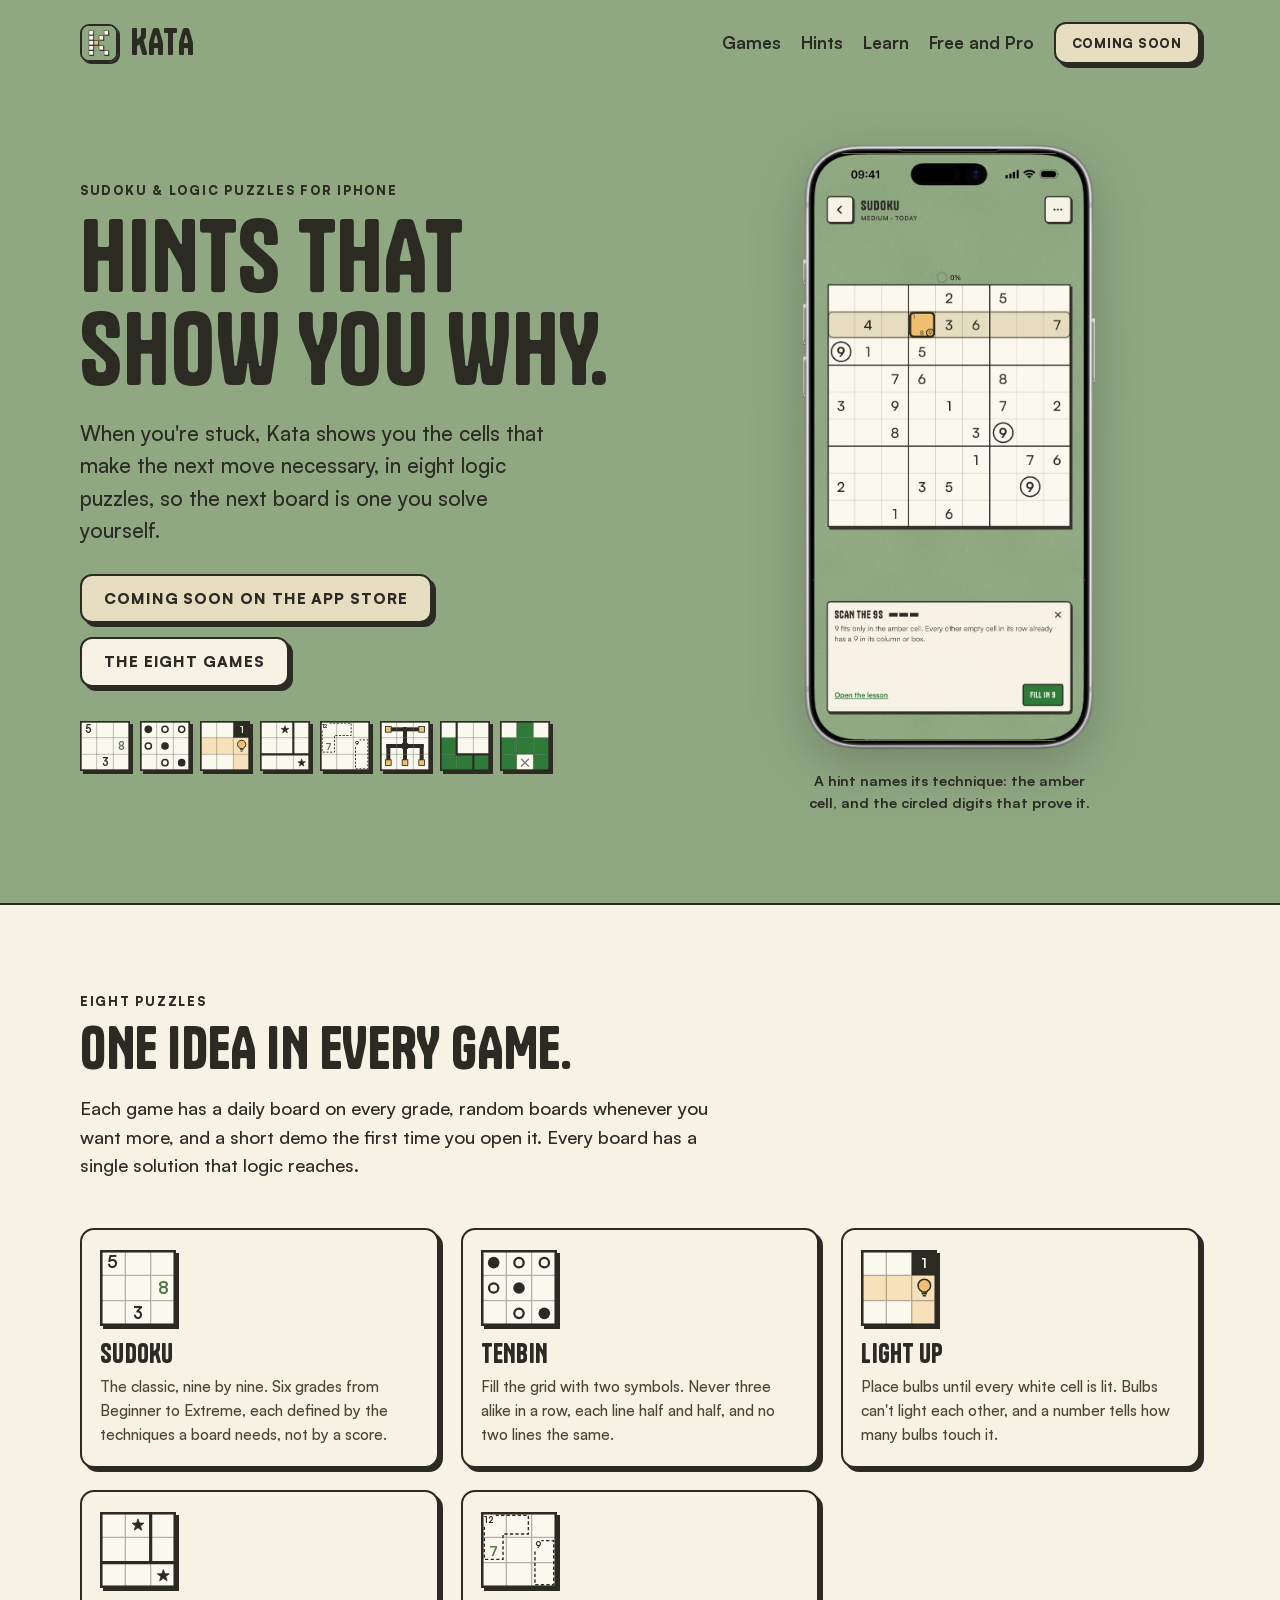
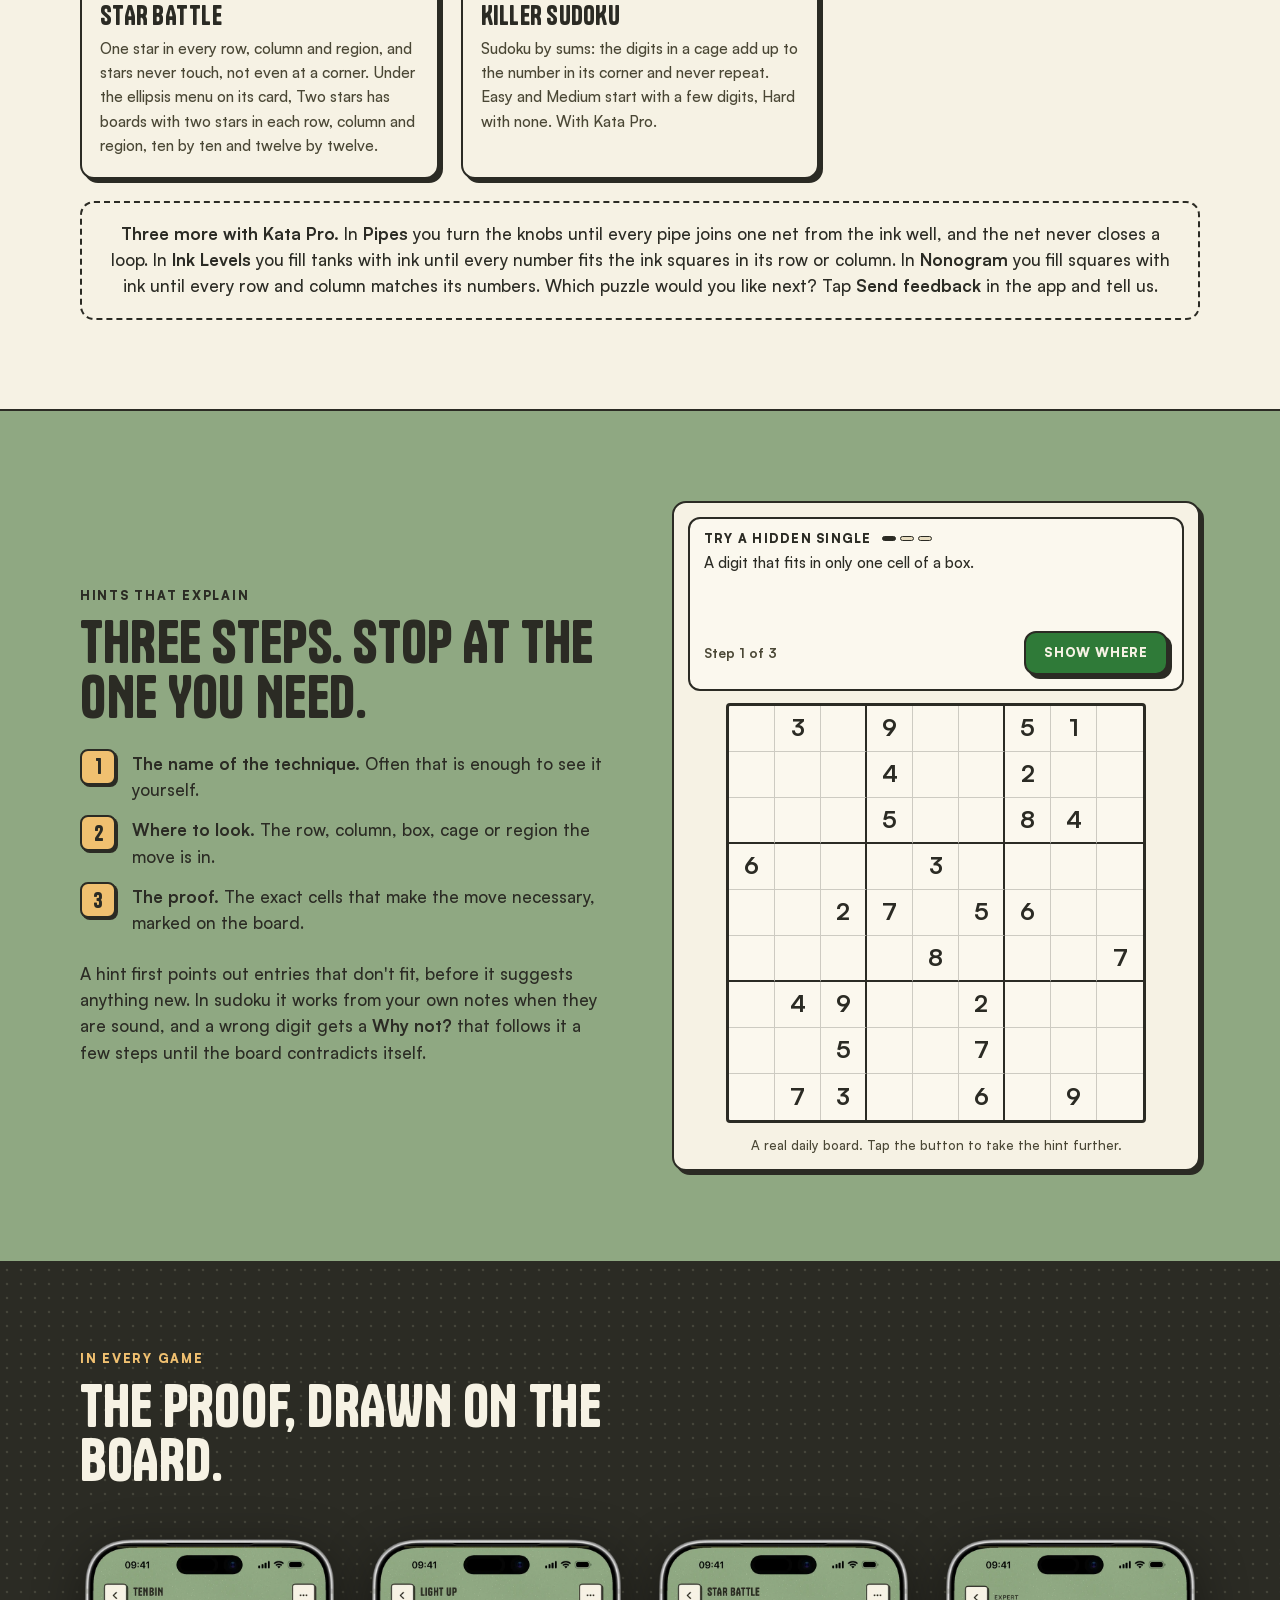
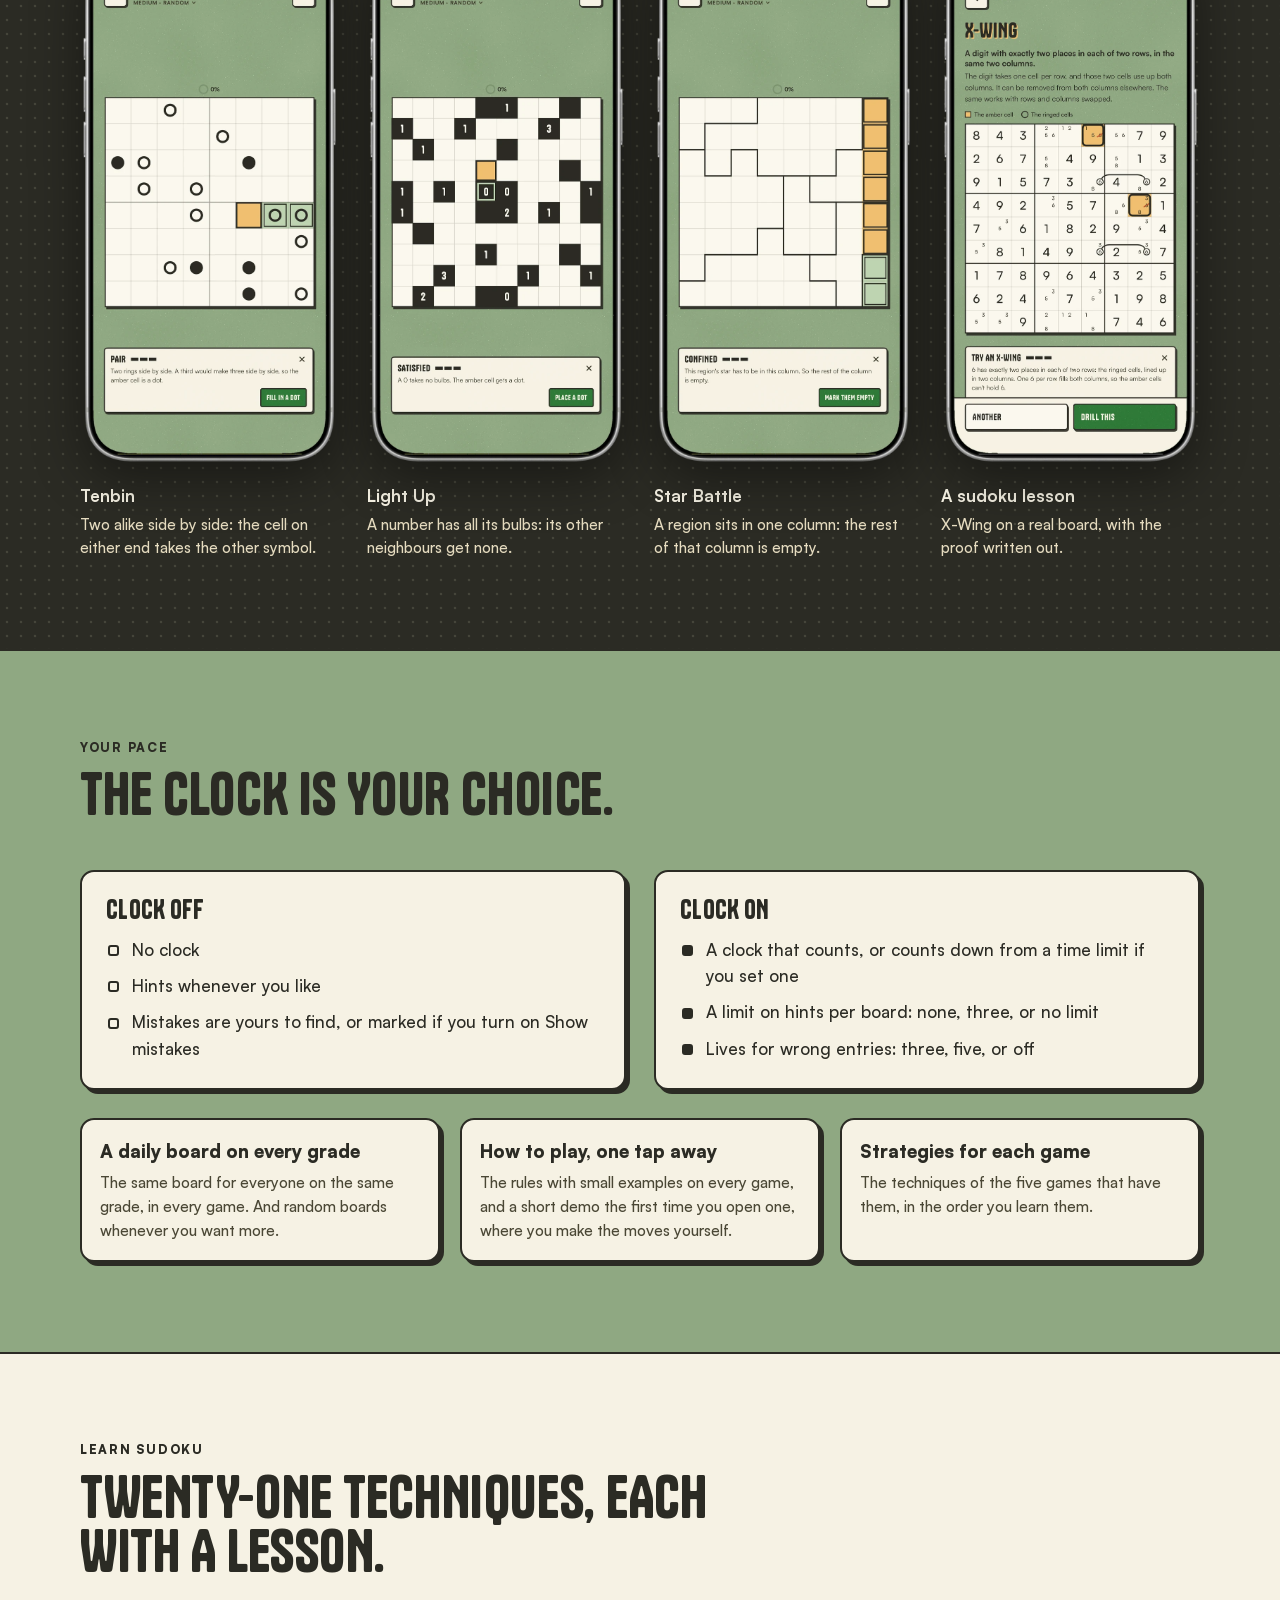
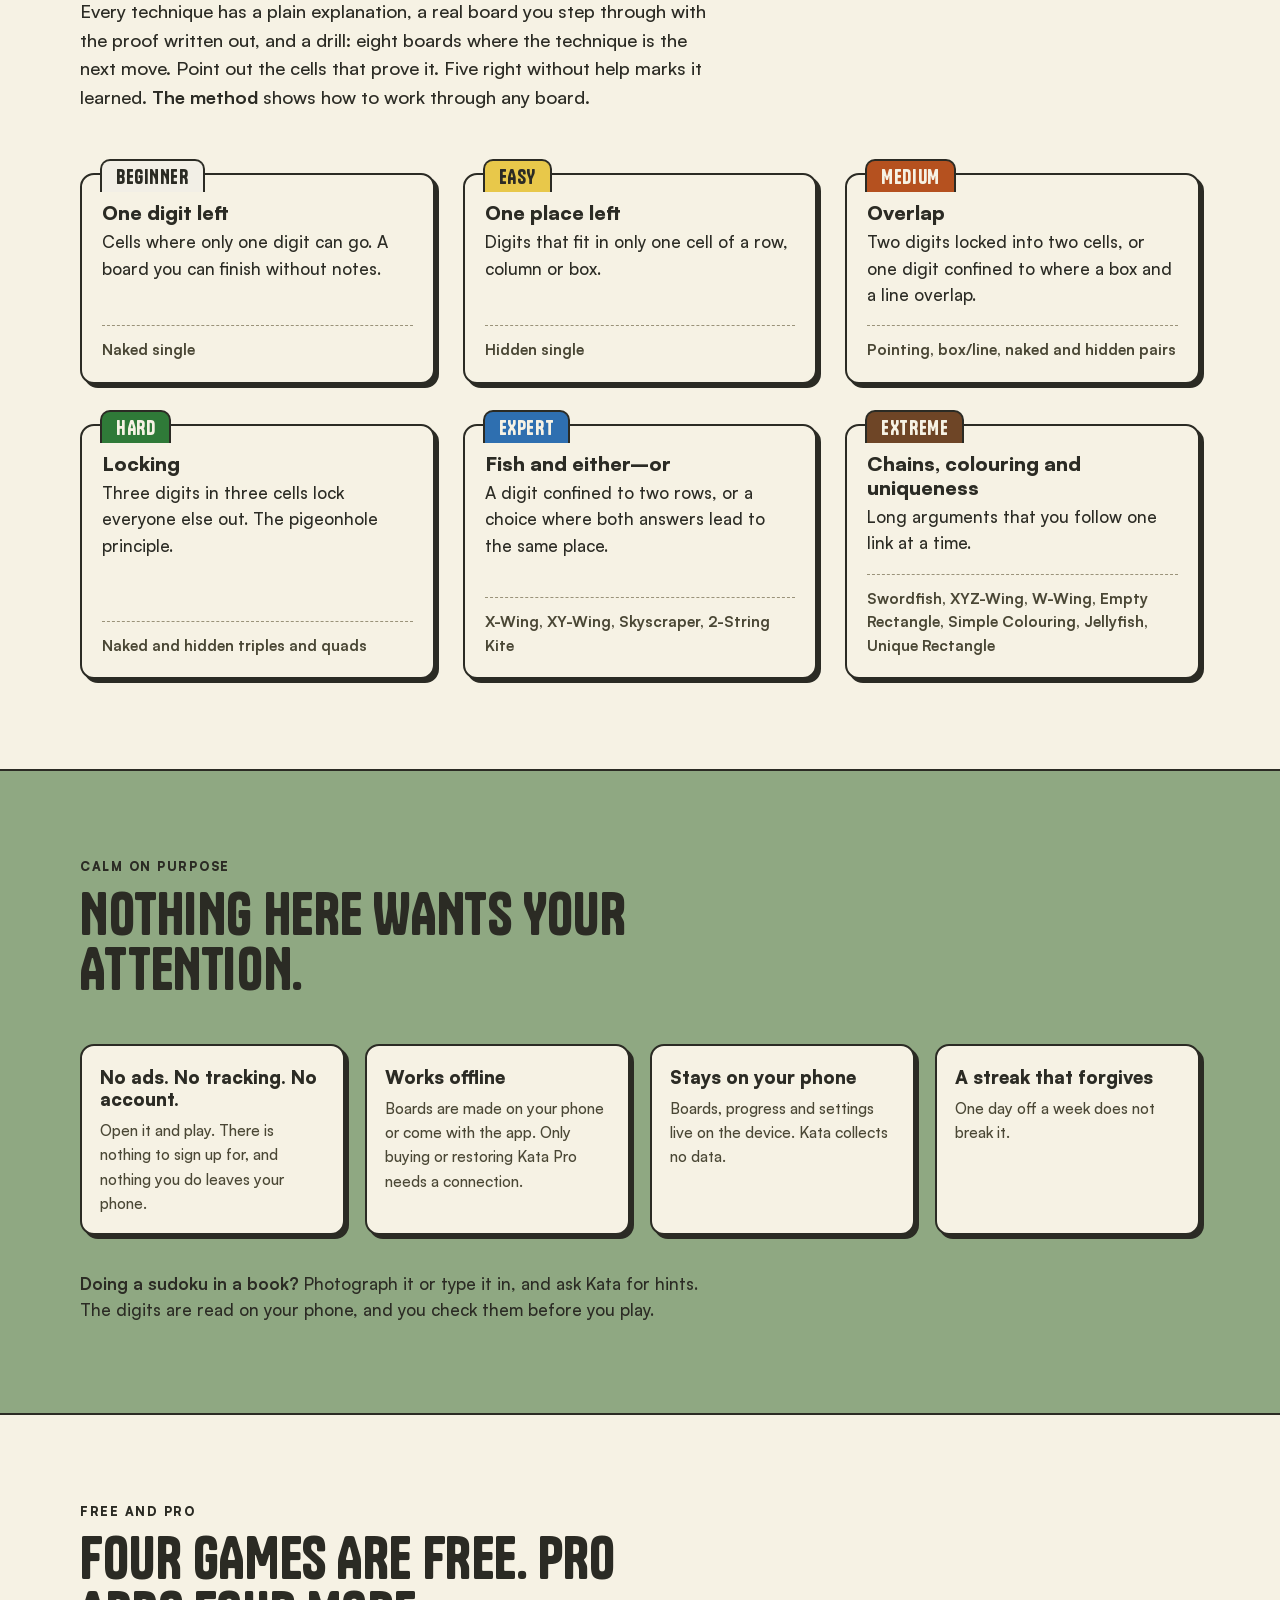
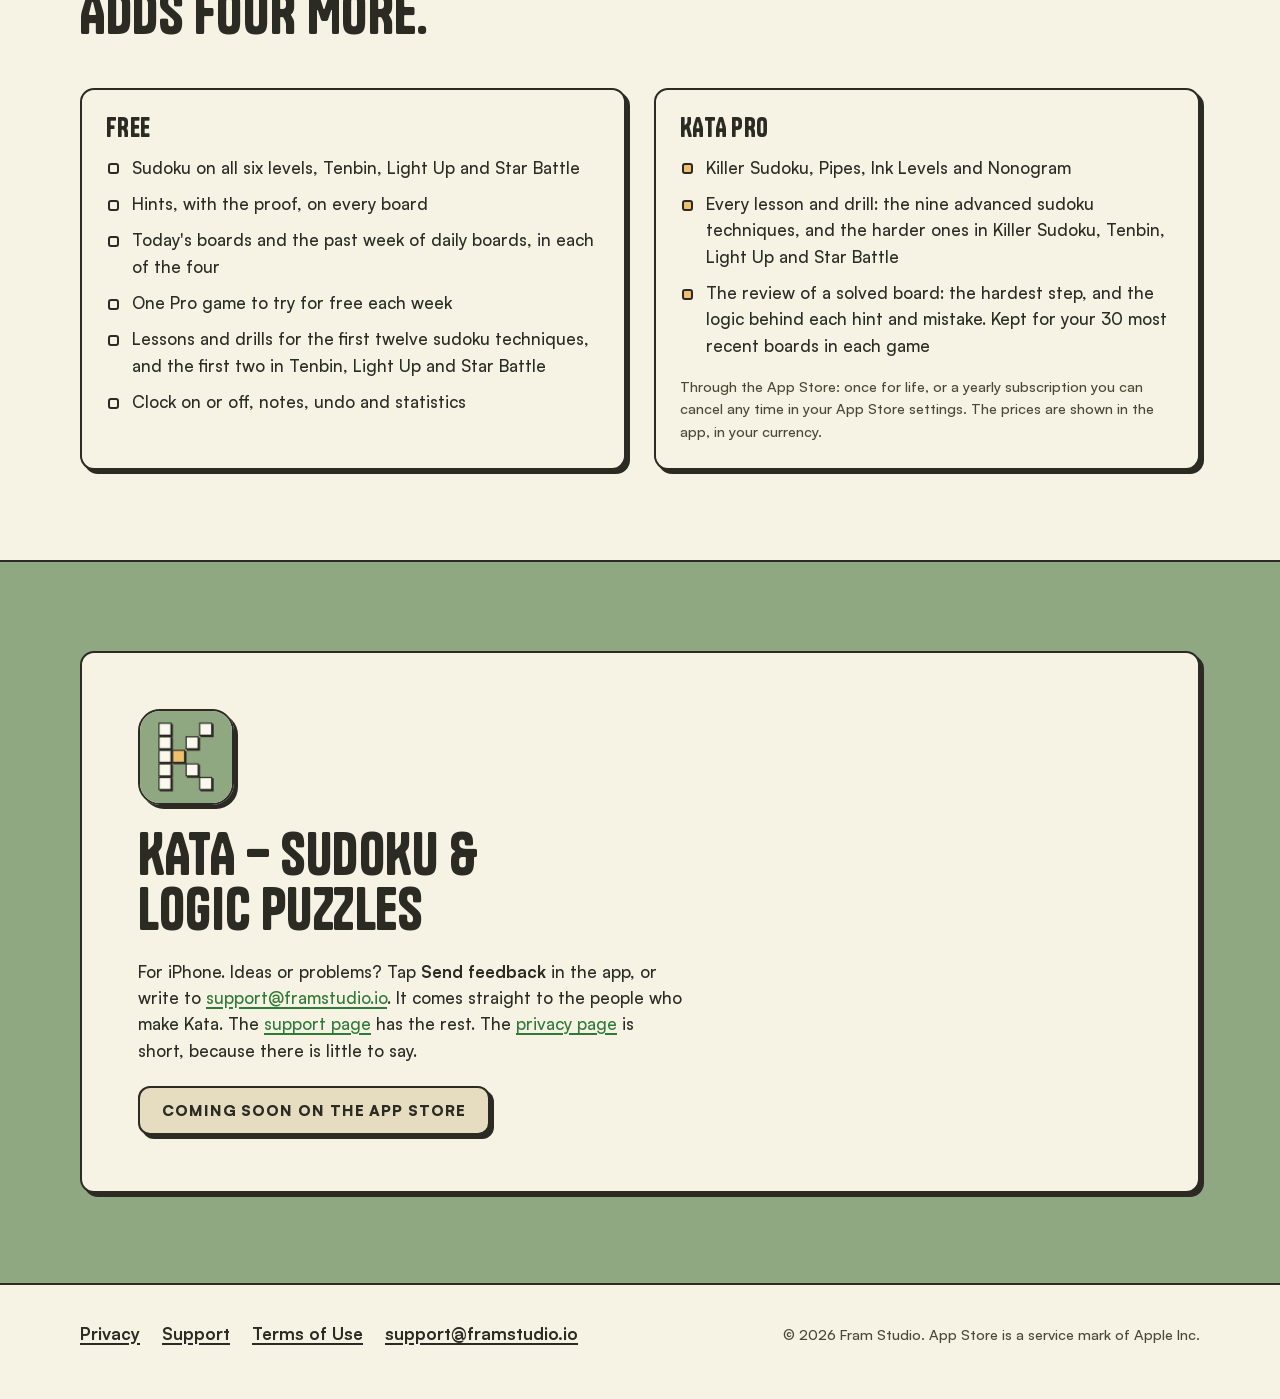
==== commit c3f1acbf: "support@framstudio.io og Fram Studio Co-Authored-By: Claude Opus 5.5 <noreply@anthropic.com>" ====
--- a/index.html
+++ b/index.html
@@ -52,7 +52,7 @@
     "applicationCategory": "GameApplication",
     "applicationSubCategory": "Puzzle",
     "offers": { "@type": "Offer", "price": "0", "priceCurrency": "USD" },
-    "publisher": { "@type": "Organization", "name": "SLAB Studios", "email": "madebyslab@gmail.com" }
+    "publisher": { "@type": "Organization", "name": "Fram Studio", "email": "support@framstudio.io" }
   }
   </script>
 </head>
@@ -453,7 +453,7 @@
         <div class="card">
           <img src="/img/icon.png" alt="" width="96" height="96" class="app-icon" loading="lazy">
           <h2 id="get-h">Kata – Sudoku &amp; Logic Puzzles</h2>
-          <p>For iPhone. Ideas or problems? Tap <strong>Send feedback</strong> in the app, or write to <a href="mailto:madebyslab@gmail.com">madebyslab@gmail.com</a>. It comes straight to the people who make Kata. The <a href="/support">support page</a> has the rest. The <a href="/privacy">privacy page</a> is short, because there is little to say.</p>
+          <p>For iPhone. Ideas or problems? Tap <strong>Send feedback</strong> in the app, or write to <a href="mailto:support@framstudio.io">support@framstudio.io</a>. It comes straight to the people who make Kata. The <a href="/support">support page</a> has the rest. The <a href="/privacy">privacy page</a> is short, because there is little to say.</p>
           <span class="button store soon" data-store>Coming soon on the App Store</span>
         </div>
       </div>
@@ -466,9 +466,9 @@
         <a href="/privacy">Privacy</a>
         <a href="/support">Support</a>
         <a href="https://www.apple.com/legal/internet-services/itunes/dev/stdeula/">Terms of Use</a>
-        <a href="mailto:madebyslab@gmail.com">madebyslab@gmail.com</a>
+        <a href="mailto:support@framstudio.io">support@framstudio.io</a>
       </nav>
-      <small>&copy; 2026 SLAB Studios. App Store is a service mark of Apple Inc.</small>
+      <small>&copy; 2026 Fram Studio. App Store is a service mark of Apple Inc.</small>
     </div>
   </footer>
 
